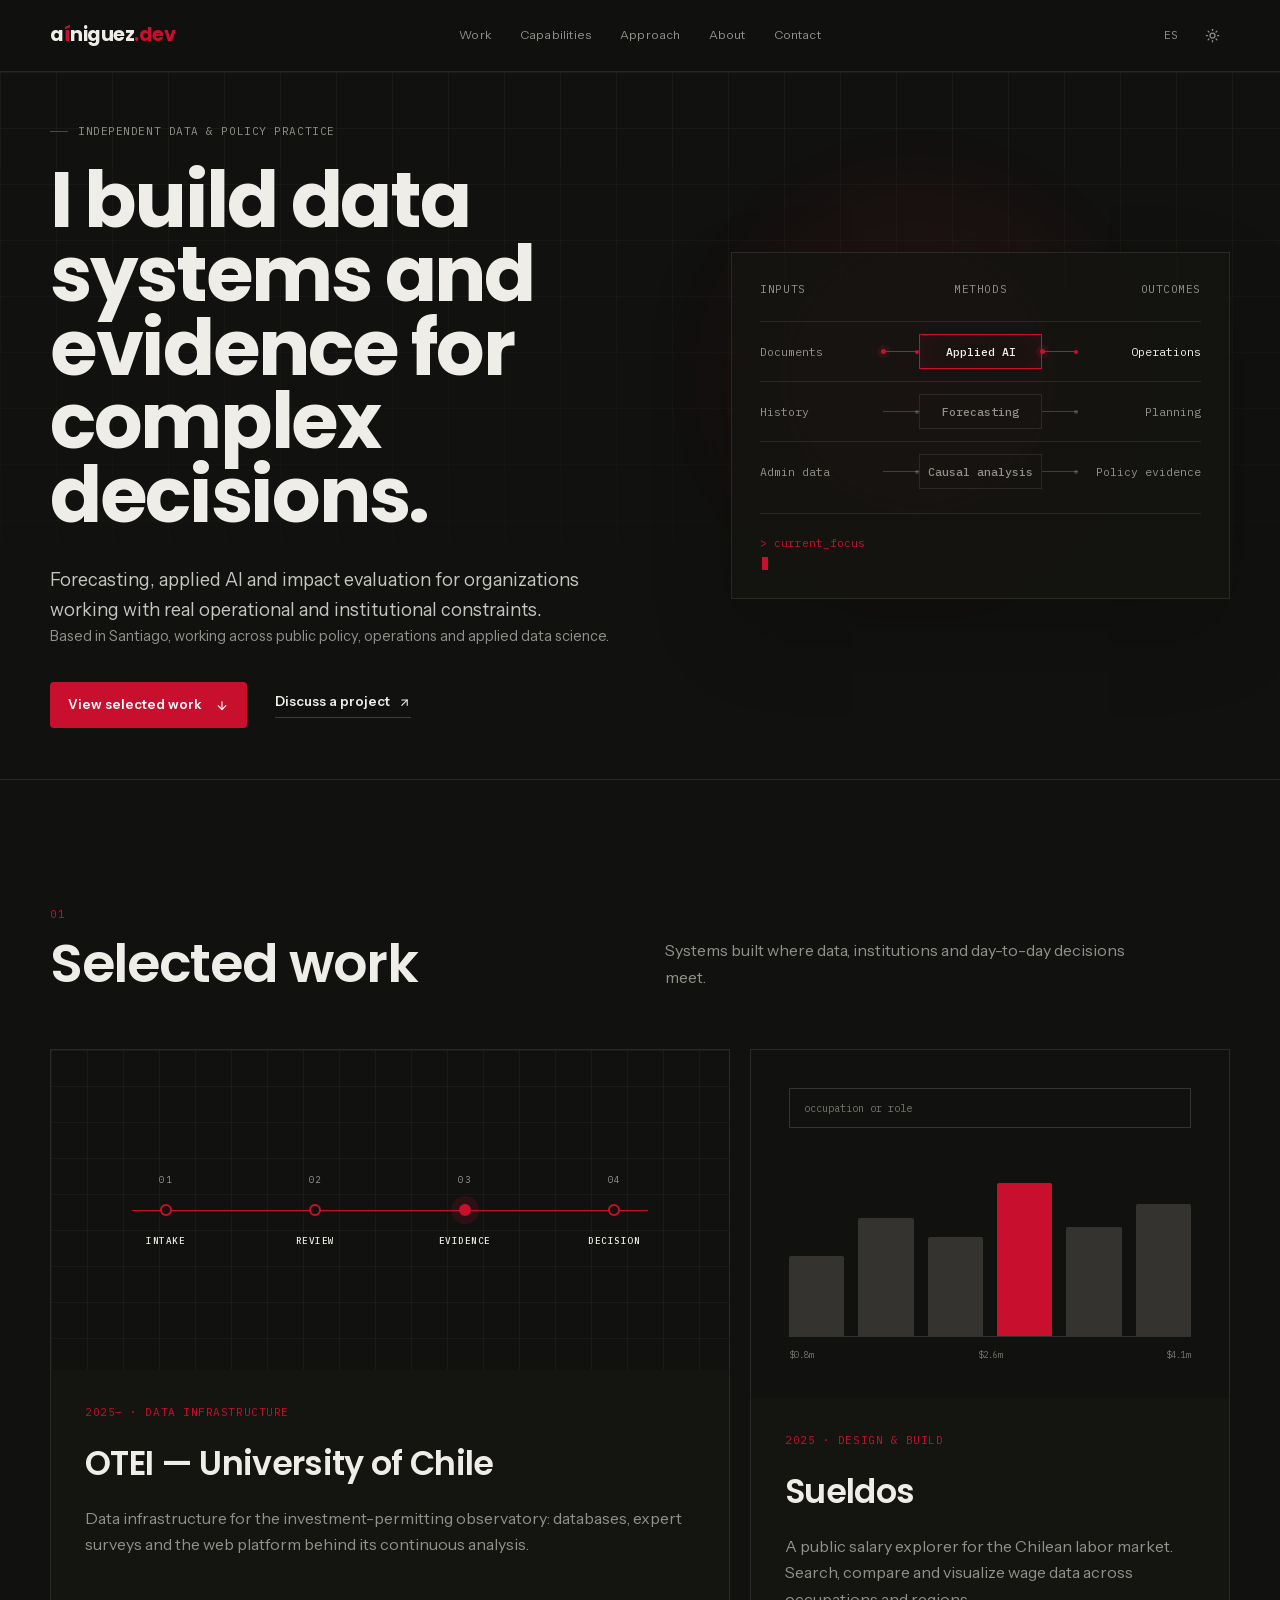
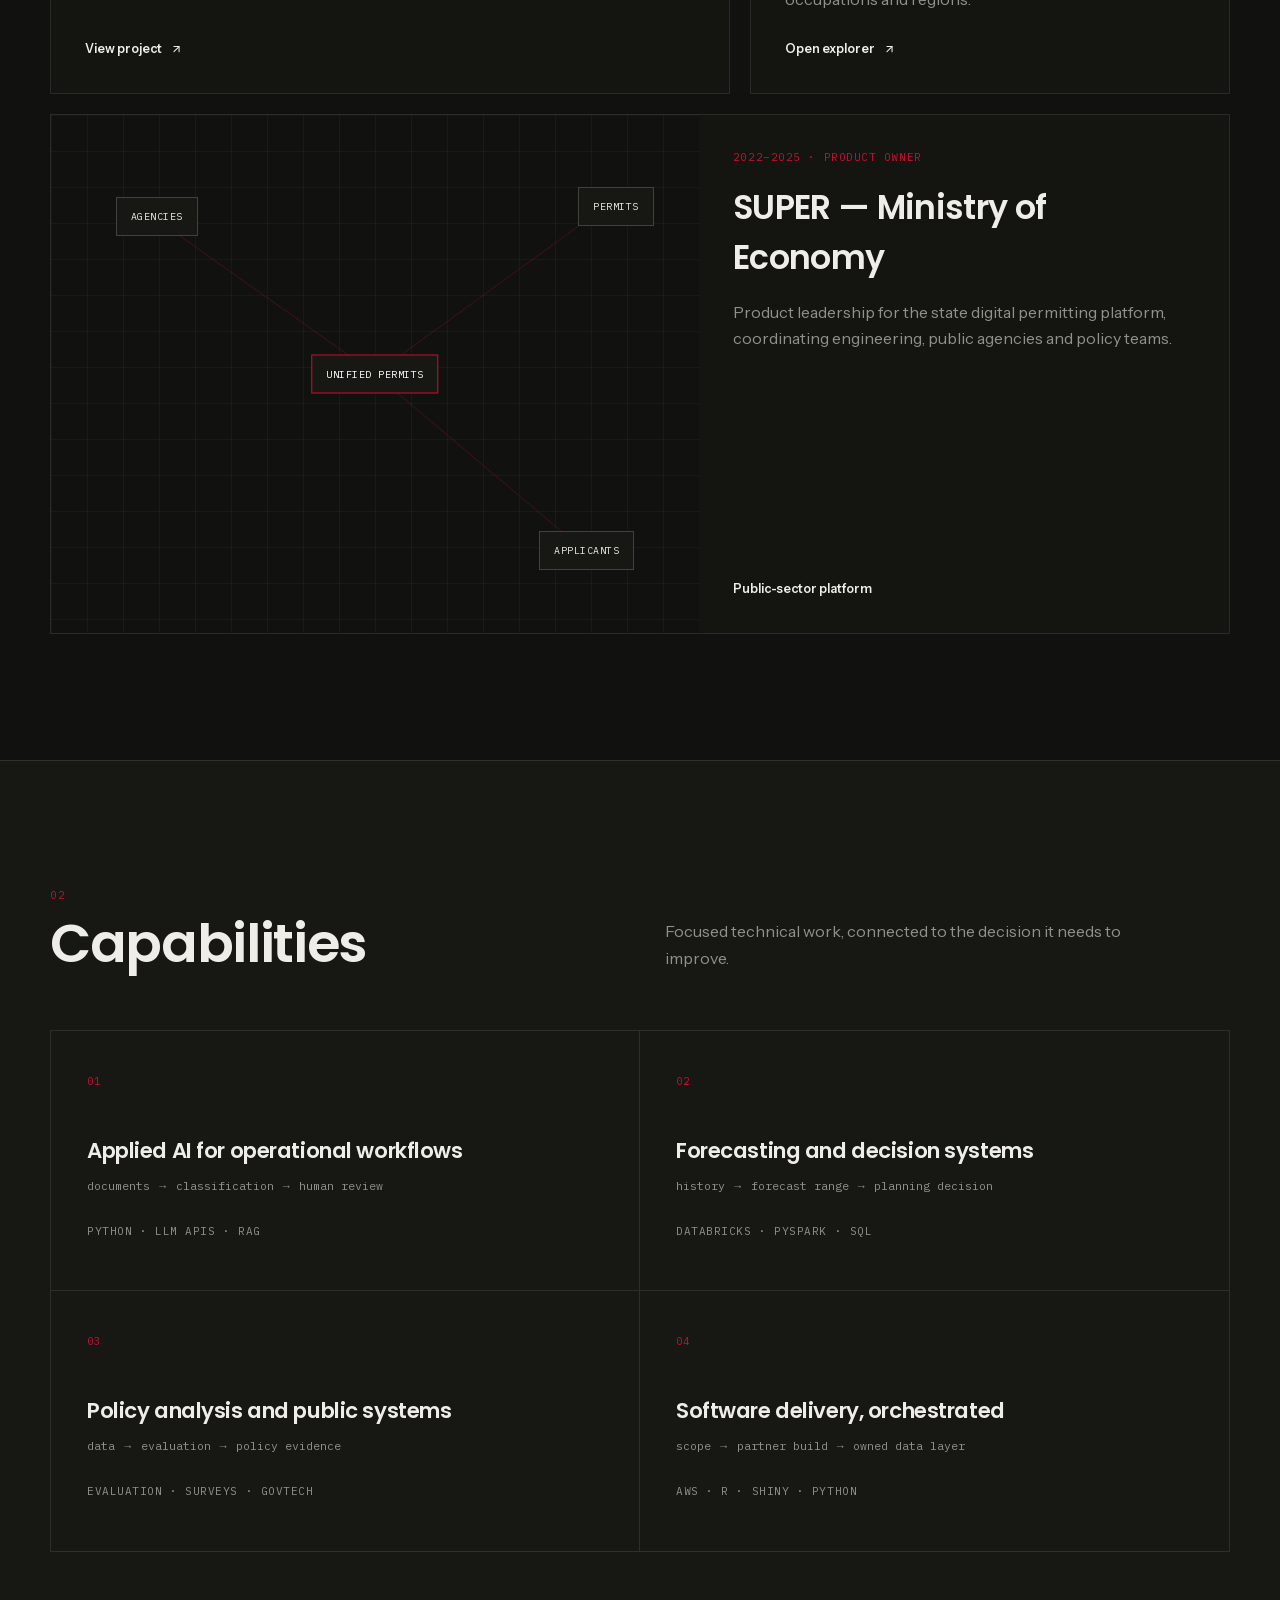
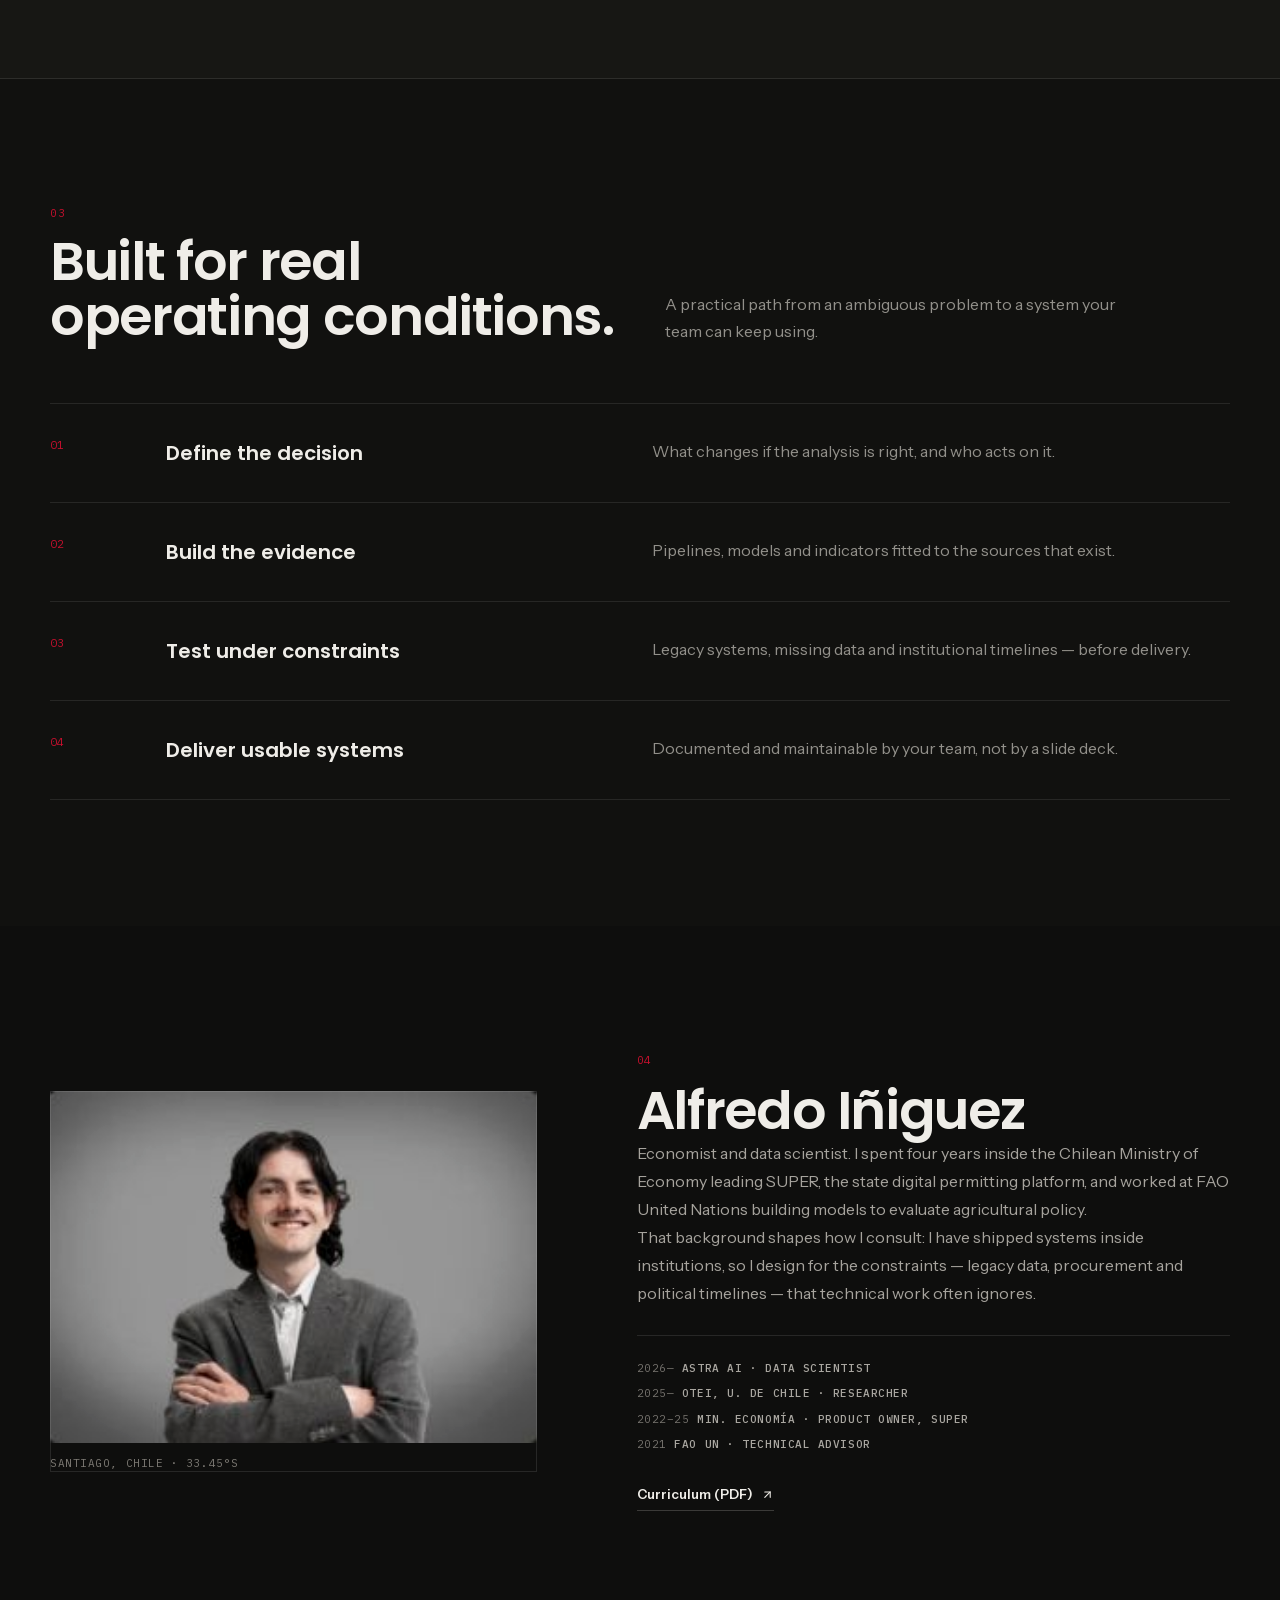
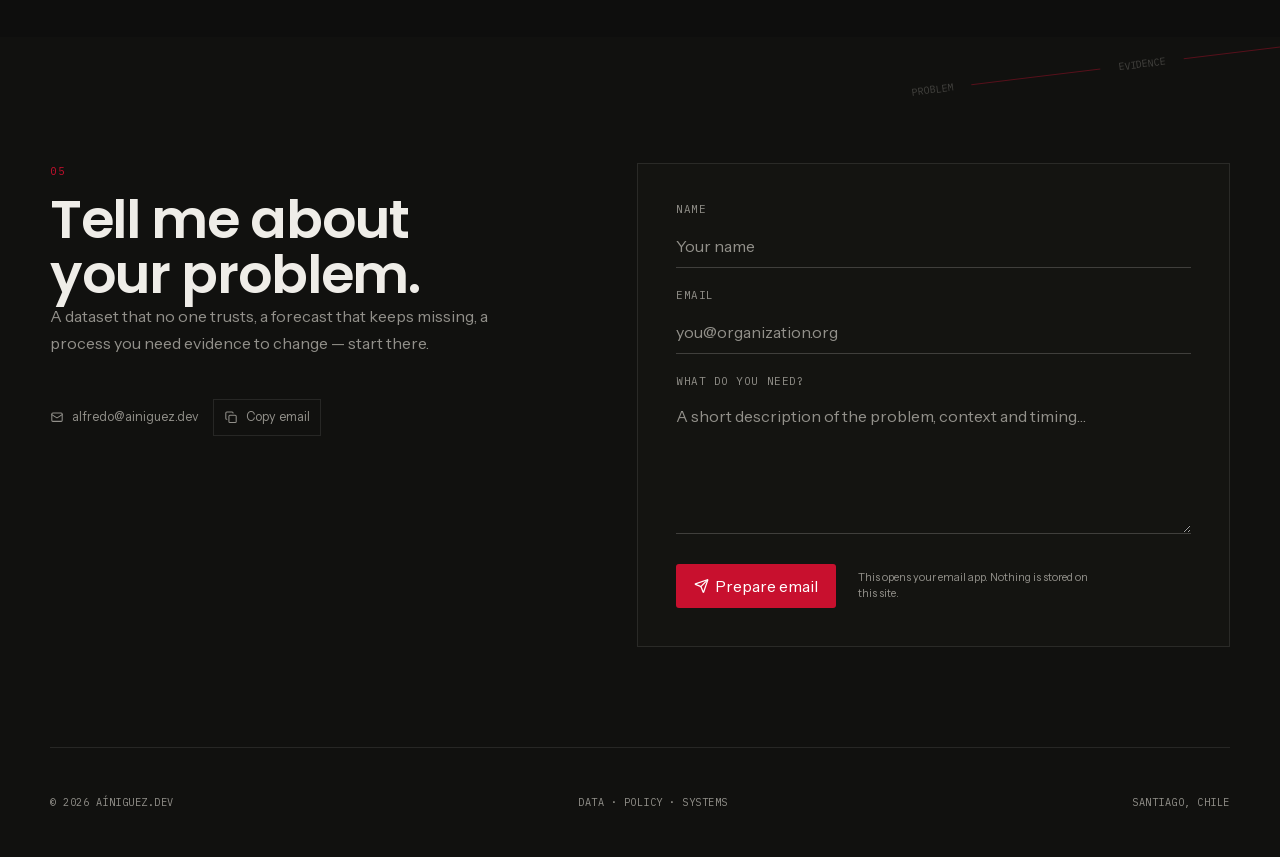
==== docs/index.html @ 47d6926a "Add files via upload" ====
<!DOCTYPE html><html lang="en" data-theme="dark"><head><meta charSet="utf-8"/><meta name="viewport" content="width=device-width, initial-scale=1"/><link rel="stylesheet" href="/_next/static/css/index.C3JjfVvT.css" data-rsc-css-href="/_next/static/css/index.C3JjfVvT.css" data-precedence="vite-rsc/importer-resources"/><link rel="modulepreload" fetchPriority="low" href="/_next/static/chunks/index-DIOdy8yX.js"/><script src="/_next/static/chunks/rolldown-runtime-C60lm6uB.js" type="module" async=""></script><script src="/_next/static/chunks/framework-D_rUT4EX.js" type="module" async=""></script><link rel="modulepreload" href="/_next/static/chunks/layout-segment-context-DqeCNX8h.js" crossorigin=""/><link rel="modulepreload" href="/_next/static/chunks/page-BLh70Hi0.js" crossorigin=""/><title>Alfredo Iñiguez — Data, policy &amp; systems</title><meta name="description" content="Forecasting, applied AI and impact evaluation for organizations working with real operational and institutional constraints."/><meta name="author" content="Alfredo Iñiguez"/><link rel="author" href="https://ainiguez.dev"/><meta name="creator" content="Alfredo Iñiguez"/><meta name="robots" content="index, follow"/><meta name="googlebot" content="index, follow, max-image-preview:large, max-snippet:-1"/><meta property="og:title" content="Alfredo Iñiguez — Data, policy &amp; systems"/><meta property="og:description" content="Evidence and data systems for complex decisions."/><meta property="og:url" content="https://ainiguez.dev"/><meta property="og:site_name" content="aíniguez.dev"/><meta property="og:type" content="website"/><meta property="og:locale" content="en_US"/><meta property="og:image" content="https://ainiguez.dev/og.png"/><meta property="og:image:width" content="1200"/><meta property="og:image:height" content="630"/><meta property="og:image:alt" content="aíniguez.dev — data, policy and systems"/><meta name="twitter:card" content="summary_large_image"/><meta name="twitter:title" content="Alfredo Iñiguez — Data, policy &amp; systems"/><meta name="twitter:description" content="Evidence and data systems for complex decisions."/><meta name="twitter:image" content="https://ainiguez.dev/og.png"/><link rel="canonical" href="https://ainiguez.dev"/><script>Object.assign(((self[Symbol.for("vinext.navigationRuntime")]??={bootstrap:{routeManifest:null},functions:{}}).bootstrap.rsc??={rsc:[]}),{params:{},nav:{"pathname":"/","searchParams":[]}})</script><link rel="modulepreload" href="/_next/static/chunks/index-DIOdy8yX.js" />
<link rel="preload" href="/_next/static/_vinext_fonts/poppins-253050b47345/poppins-2b08170a.woff2" as="font" type="font/woff2" crossorigin />
<link rel="preload" href="/_next/static/_vinext_fonts/poppins-253050b47345/poppins-4cd3c705.woff2" as="font" type="font/woff2" crossorigin />
<link rel="preload" href="/_next/static/_vinext_fonts/instrument-sans-d4b788372a79/instrument-sans-e190a634.woff2" as="font" type="font/woff2" crossorigin />
<link rel="preload" href="/_next/static/_vinext_fonts/ibm-plex-mono-249675d2ada6/ibm-plex-mono-d7731959.woff2" as="font" type="font/woff2" crossorigin />
<link rel="preload" href="/_next/static/_vinext_fonts/ibm-plex-mono-249675d2ada6/ibm-plex-mono-8d0aead6.woff2" as="font" type="font/woff2" crossorigin />
<style data-vinext-fonts>/* devanagari */
@font-face {
  font-family: 'Poppins';
  font-style: normal;
  font-weight: 600;
  font-display: swap;
  src: url(/_next/static/_vinext_fonts/poppins-253050b47345/poppins-05a407a2.woff2) format('woff2');
  unicode-range: U+0900-097F, U+1CD0-1CF9, U+200C-200D, U+20A8, U+20B9, U+20F0, U+25CC, U+A830-A839, U+A8E0-A8FF, U+11B00-11B09;
}
/* latin-ext */
@font-face {
  font-family: 'Poppins';
  font-style: normal;
  font-weight: 600;
  font-display: swap;
  src: url(/_next/static/_vinext_fonts/poppins-253050b47345/poppins-41bcef72.woff2) format('woff2');
  unicode-range: U+0100-02BA, U+02BD-02C5, U+02C7-02CC, U+02CE-02D7, U+02DD-02FF, U+0304, U+0308, U+0329, U+1D00-1DBF, U+1E00-1E9F, U+1EF2-1EFF, U+2020, U+20A0-20AB, U+20AD-20C0, U+2113, U+2C60-2C7F, U+A720-A7FF;
}
/* latin */
@font-face {
  font-family: 'Poppins';
  font-style: normal;
  font-weight: 600;
  font-display: swap;
  src: url(/_next/static/_vinext_fonts/poppins-253050b47345/poppins-2b08170a.woff2) format('woff2');
  unicode-range: U+0000-00FF, U+0131, U+0152-0153, U+02BB-02BC, U+02C6, U+02DA, U+02DC, U+0304, U+0308, U+0329, U+2000-206F, U+20AC, U+2122, U+2191, U+2193, U+2212, U+2215, U+FEFF, U+FFFD;
}
/* devanagari */
@font-face {
  font-family: 'Poppins';
  font-style: normal;
  font-weight: 700;
  font-display: swap;
  src: url(/_next/static/_vinext_fonts/poppins-253050b47345/poppins-377a7193.woff2) format('woff2');
  unicode-range: U+0900-097F, U+1CD0-1CF9, U+200C-200D, U+20A8, U+20B9, U+20F0, U+25CC, U+A830-A839, U+A8E0-A8FF, U+11B00-11B09;
}
/* latin-ext */
@font-face {
  font-family: 'Poppins';
  font-style: normal;
  font-weight: 700;
  font-display: swap;
  src: url(/_next/static/_vinext_fonts/poppins-253050b47345/poppins-9d552f73.woff2) format('woff2');
  unicode-range: U+0100-02BA, U+02BD-02C5, U+02C7-02CC, U+02CE-02D7, U+02DD-02FF, U+0304, U+0308, U+0329, U+1D00-1DBF, U+1E00-1E9F, U+1EF2-1EFF, U+2020, U+20A0-20AB, U+20AD-20C0, U+2113, U+2C60-2C7F, U+A720-A7FF;
}
/* latin */
@font-face {
  font-family: 'Poppins';
  font-style: normal;
  font-weight: 700;
  font-display: swap;
  src: url(/_next/static/_vinext_fonts/poppins-253050b47345/poppins-4cd3c705.woff2) format('woff2');
  unicode-range: U+0000-00FF, U+0131, U+0152-0153, U+02BB-02BC, U+02C6, U+02DA, U+02DC, U+0304, U+0308, U+0329, U+2000-206F, U+20AC, U+2122, U+2191, U+2193, U+2212, U+2215, U+FEFF, U+FFFD;
}

@font-face {
  font-family: 'Poppins Fallback';
  src: local("Arial");
  ascent-override: 93.62%;
  descent-override: 31.21%;
  line-gap-override: 8.92%;
  size-adjust: 112.16%;
}

.__font_poppins_07ooiwq { font-family: 'Poppins', 'Poppins Fallback'; font-style: normal; }

.__variable_poppins_07ooiwq { --font-poppins: 'Poppins', 'Poppins Fallback'; }

/* latin-ext */
@font-face {
  font-family: 'Instrument Sans';
  font-style: normal;
  font-weight: 400;
  font-stretch: 100%;
  font-display: swap;
  src: url(/_next/static/_vinext_fonts/instrument-sans-d4b788372a79/instrument-sans-416253b0.woff2) format('woff2');
  unicode-range: U+0100-02BA, U+02BD-02C5, U+02C7-02CC, U+02CE-02D7, U+02DD-02FF, U+0304, U+0308, U+0329, U+1D00-1DBF, U+1E00-1E9F, U+1EF2-1EFF, U+2020, U+20A0-20AB, U+20AD-20C0, U+2113, U+2C60-2C7F, U+A720-A7FF;
}
/* latin */
@font-face {
  font-family: 'Instrument Sans';
  font-style: normal;
  font-weight: 400;
  font-stretch: 100%;
  font-display: swap;
  src: url(/_next/static/_vinext_fonts/instrument-sans-d4b788372a79/instrument-sans-e190a634.woff2) format('woff2');
  unicode-range: U+0000-00FF, U+0131, U+0152-0153, U+02BB-02BC, U+02C6, U+02DA, U+02DC, U+0304, U+0308, U+0329, U+2000-206F, U+20AC, U+2122, U+2191, U+2193, U+2212, U+2215, U+FEFF, U+FFFD;
}
/* latin-ext */
@font-face {
  font-family: 'Instrument Sans';
  font-style: normal;
  font-weight: 500;
  font-stretch: 100%;
  font-display: swap;
  src: url(/_next/static/_vinext_fonts/instrument-sans-d4b788372a79/instrument-sans-416253b0.woff2) format('woff2');
  unicode-range: U+0100-02BA, U+02BD-02C5, U+02C7-02CC, U+02CE-02D7, U+02DD-02FF, U+0304, U+0308, U+0329, U+1D00-1DBF, U+1E00-1E9F, U+1EF2-1EFF, U+2020, U+20A0-20AB, U+20AD-20C0, U+2113, U+2C60-2C7F, U+A720-A7FF;
}
/* latin */
@font-face {
  font-family: 'Instrument Sans';
  font-style: normal;
  font-weight: 500;
  font-stretch: 100%;
  font-display: swap;
  src: url(/_next/static/_vinext_fonts/instrument-sans-d4b788372a79/instrument-sans-e190a634.woff2) format('woff2');
  unicode-range: U+0000-00FF, U+0131, U+0152-0153, U+02BB-02BC, U+02C6, U+02DA, U+02DC, U+0304, U+0308, U+0329, U+2000-206F, U+20AC, U+2122, U+2191, U+2193, U+2212, U+2215, U+FEFF, U+FFFD;
}
/* latin-ext */
@font-face {
  font-family: 'Instrument Sans';
  font-style: normal;
  font-weight: 600;
  font-stretch: 100%;
  font-display: swap;
  src: url(/_next/static/_vinext_fonts/instrument-sans-d4b788372a79/instrument-sans-416253b0.woff2) format('woff2');
  unicode-range: U+0100-02BA, U+02BD-02C5, U+02C7-02CC, U+02CE-02D7, U+02DD-02FF, U+0304, U+0308, U+0329, U+1D00-1DBF, U+1E00-1E9F, U+1EF2-1EFF, U+2020, U+20A0-20AB, U+20AD-20C0, U+2113, U+2C60-2C7F, U+A720-A7FF;
}
/* latin */
@font-face {
  font-family: 'Instrument Sans';
  font-style: normal;
  font-weight: 600;
  font-stretch: 100%;
  font-display: swap;
  src: url(/_next/static/_vinext_fonts/instrument-sans-d4b788372a79/instrument-sans-e190a634.woff2) format('woff2');
  unicode-range: U+0000-00FF, U+0131, U+0152-0153, U+02BB-02BC, U+02C6, U+02DA, U+02DC, U+0304, U+0308, U+0329, U+2000-206F, U+20AC, U+2122, U+2191, U+2193, U+2212, U+2215, U+FEFF, U+FFFD;
}

@font-face {
  font-family: 'Instrument Sans Fallback';
  src: local("Arial");
  ascent-override: 94.42%;
  descent-override: 24.33%;
  line-gap-override: 0.00%;
  size-adjust: 102.74%;
}

.__font_instrument_sans_0fgkihu { font-family: 'Instrument Sans', 'Instrument Sans Fallback'; font-style: normal; }

.__variable_instrument_sans_0fgkihu { --font-instrument-sans: 'Instrument Sans', 'Instrument Sans Fallback'; }

/* cyrillic-ext */
@font-face {
  font-family: 'IBM Plex Mono';
  font-style: normal;
  font-weight: 400;
  font-display: swap;
  src: url(/_next/static/_vinext_fonts/ibm-plex-mono-249675d2ada6/ibm-plex-mono-3a6be21f.woff2) format('woff2');
  unicode-range: U+0460-052F, U+1C80-1C8A, U+20B4, U+2DE0-2DFF, U+A640-A69F, U+FE2E-FE2F;
}
/* cyrillic */
@font-face {
  font-family: 'IBM Plex Mono';
  font-style: normal;
  font-weight: 400;
  font-display: swap;
  src: url(/_next/static/_vinext_fonts/ibm-plex-mono-249675d2ada6/ibm-plex-mono-c969eaac.woff2) format('woff2');
  unicode-range: U+0301, U+0400-045F, U+0490-0491, U+04B0-04B1, U+2116;
}
/* vietnamese */
@font-face {
  font-family: 'IBM Plex Mono';
  font-style: normal;
  font-weight: 400;
  font-display: swap;
  src: url(/_next/static/_vinext_fonts/ibm-plex-mono-249675d2ada6/ibm-plex-mono-ef6e627b.woff2) format('woff2');
  unicode-range: U+0102-0103, U+0110-0111, U+0128-0129, U+0168-0169, U+01A0-01A1, U+01AF-01B0, U+0300-0301, U+0303-0304, U+0308-0309, U+0323, U+0329, U+1EA0-1EF9, U+20AB;
}
/* latin-ext */
@font-face {
  font-family: 'IBM Plex Mono';
  font-style: normal;
  font-weight: 400;
  font-display: swap;
  src: url(/_next/static/_vinext_fonts/ibm-plex-mono-249675d2ada6/ibm-plex-mono-9994c10a.woff2) format('woff2');
  unicode-range: U+0100-02BA, U+02BD-02C5, U+02C7-02CC, U+02CE-02D7, U+02DD-02FF, U+0304, U+0308, U+0329, U+1D00-1DBF, U+1E00-1E9F, U+1EF2-1EFF, U+2020, U+20A0-20AB, U+20AD-20C0, U+2113, U+2C60-2C7F, U+A720-A7FF;
}
/* latin */
@font-face {
  font-family: 'IBM Plex Mono';
  font-style: normal;
  font-weight: 400;
  font-display: swap;
  src: url(/_next/static/_vinext_fonts/ibm-plex-mono-249675d2ada6/ibm-plex-mono-d7731959.woff2) format('woff2');
  unicode-range: U+0000-00FF, U+0131, U+0152-0153, U+02BB-02BC, U+02C6, U+02DA, U+02DC, U+0304, U+0308, U+0329, U+2000-206F, U+20AC, U+2122, U+2191, U+2193, U+2212, U+2215, U+FEFF, U+FFFD;
}
/* cyrillic-ext */
@font-face {
  font-family: 'IBM Plex Mono';
  font-style: normal;
  font-weight: 500;
  font-display: swap;
  src: url(/_next/static/_vinext_fonts/ibm-plex-mono-249675d2ada6/ibm-plex-mono-1321c702.woff2) format('woff2');
  unicode-range: U+0460-052F, U+1C80-1C8A, U+20B4, U+2DE0-2DFF, U+A640-A69F, U+FE2E-FE2F;
}
/* cyrillic */
@font-face {
  font-family: 'IBM Plex Mono';
  font-style: normal;
  font-weight: 500;
  font-display: swap;
  src: url(/_next/static/_vinext_fonts/ibm-plex-mono-249675d2ada6/ibm-plex-mono-b98a4523.woff2) format('woff2');
  unicode-range: U+0301, U+0400-045F, U+0490-0491, U+04B0-04B1, U+2116;
}
/* vietnamese */
@font-face {
  font-family: 'IBM Plex Mono';
  font-style: normal;
  font-weight: 500;
  font-display: swap;
  src: url(/_next/static/_vinext_fonts/ibm-plex-mono-249675d2ada6/ibm-plex-mono-d9a6454f.woff2) format('woff2');
  unicode-range: U+0102-0103, U+0110-0111, U+0128-0129, U+0168-0169, U+01A0-01A1, U+01AF-01B0, U+0300-0301, U+0303-0304, U+0308-0309, U+0323, U+0329, U+1EA0-1EF9, U+20AB;
}
/* latin-ext */
@font-face {
  font-family: 'IBM Plex Mono';
  font-style: normal;
  font-weight: 500;
  font-display: swap;
  src: url(/_next/static/_vinext_fonts/ibm-plex-mono-249675d2ada6/ibm-plex-mono-60d1ee22.woff2) format('woff2');
  unicode-range: U+0100-02BA, U+02BD-02C5, U+02C7-02CC, U+02CE-02D7, U+02DD-02FF, U+0304, U+0308, U+0329, U+1D00-1DBF, U+1E00-1E9F, U+1EF2-1EFF, U+2020, U+20A0-20AB, U+20AD-20C0, U+2113, U+2C60-2C7F, U+A720-A7FF;
}
/* latin */
@font-face {
  font-family: 'IBM Plex Mono';
  font-style: normal;
  font-weight: 500;
  font-display: swap;
  src: url(/_next/static/_vinext_fonts/ibm-plex-mono-249675d2ada6/ibm-plex-mono-8d0aead6.woff2) format('woff2');
  unicode-range: U+0000-00FF, U+0131, U+0152-0153, U+02BB-02BC, U+02C6, U+02DA, U+02DC, U+0304, U+0308, U+0329, U+2000-206F, U+20AC, U+2122, U+2191, U+2193, U+2212, U+2215, U+FEFF, U+FFFD;
}

@font-face {
  font-family: 'IBM Plex Mono Fallback';
  src: local("Arial");
  ascent-override: 76.16%;
  descent-override: 20.43%;
  line-gap-override: 0.00%;
  size-adjust: 134.59%;
}

.__font_ibm_plex_mono_1jejhhk { font-family: 'IBM Plex Mono', 'IBM Plex Mono Fallback'; font-style: normal; }

.__variable_ibm_plex_mono_1jejhhk { --font-ibm-plex-mono: 'IBM Plex Mono', 'IBM Plex Mono Fallback'; }
</style>
</head><body class="__variable_poppins_07ooiwq __variable_instrument_sans_0fgkihu __variable_ibm_plex_mono_1jejhhk antialiased"><script type="application/ld+json">{"@context":"https://schema.org","@type":["Person","ProfessionalService"],"name":"Alfredo Iñiguez","url":"https://ainiguez.dev","image":"https://ainiguez.dev/alfredo-iniguez.png","email":"mailto:alfredo@ainiguez.dev","jobTitle":"Data Scientist and Economist","description":"Independent data and policy consultant specializing in forecasting, applied AI, impact evaluation and public-sector systems.","areaServed":"Chile","address":{"@type":"PostalAddress","addressLocality":"Santiago","addressCountry":"CL"},"knowsAbout":["Data science","Forecasting","Applied artificial intelligence","Impact evaluation","Public policy","Digital government"]}</script><main><header class="site-header"><a class="wordmark" href="#top" aria-label="aíniguez.dev home">a<span>í</span>niguez<span>.dev</span></a><nav aria-label="Primary navigation"><a href="#projects">Work</a><a href="#services">Capabilities</a><a href="#approach">Approach</a><a href="#about">About</a><a href="#contact">Contact</a></nav><div class="header-actions"><button class="text-toggle" type="button" aria-label="Cambiar a español">ES</button><button class="icon-toggle" type="button" aria-label="Use light theme"><svg xmlns="http://www.w3.org/2000/svg" width="24" height="24" viewBox="0 0 24 24" fill="none" stroke="currentColor" stroke-width="2" stroke-linecap="round" stroke-linejoin="round" class="lucide lucide-sun" aria-hidden="true"><circle cx="12" cy="12" r="4"></circle><path d="M12 2v2"></path><path d="M12 20v2"></path><path d="m4.93 4.93 1.41 1.41"></path><path d="m17.66 17.66 1.41 1.41"></path><path d="M2 12h2"></path><path d="M20 12h2"></path><path d="m6.34 17.66-1.41 1.41"></path><path d="m19.07 4.93-1.41 1.41"></path></svg></button><button class="menu-toggle" type="button" aria-expanded="false" aria-label="Toggle menu"><svg xmlns="http://www.w3.org/2000/svg" width="24" height="24" viewBox="0 0 24 24" fill="none" stroke="currentColor" stroke-width="2" stroke-linecap="round" stroke-linejoin="round" class="lucide lucide-menu" aria-hidden="true"><path d="M4 5h16"></path><path d="M4 12h16"></path><path d="M4 19h16"></path></svg></button></div></header><section class="hero" id="top"><div class="hero-grid" aria-hidden="true"></div><div class="shell hero-layout"><div class="hero-copy"><p class="eyebrow"><span></span>Independent data &amp; policy practice</p><h1>I build data systems and evidence for complex decisions.</h1><p class="hero-body">Forecasting, applied AI and impact evaluation for organizations working with real operational and institutional constraints.</p><p class="hero-support">Based in Santiago, working across public policy, operations and applied data science.</p><div class="hero-actions"><a class="button-primary" href="#projects">View selected work<svg xmlns="http://www.w3.org/2000/svg" width="24" height="24" viewBox="0 0 24 24" fill="none" stroke="currentColor" stroke-width="2" stroke-linecap="round" stroke-linejoin="round" class="lucide lucide-arrow-down" aria-hidden="true"><path d="M12 5v14"></path><path d="m19 12-7 7-7-7"></path></svg></a><a class="button-link" href="#contact">Discuss a project<svg xmlns="http://www.w3.org/2000/svg" width="24" height="24" viewBox="0 0 24 24" fill="none" stroke="currentColor" stroke-width="2" stroke-linecap="round" stroke-linejoin="round" class="lucide lucide-arrow-up-right" aria-hidden="true"><path d="M7 7h10v10"></path><path d="M7 17 17 7"></path></svg></a></div></div><div class="decision-map" role="img" aria-label="Documents and operational data become better decisions through applied methods"><div aria-hidden="true"><div class="map-labels"><span>Inputs</span><span>Methods</span><span>Outcomes</span></div><div class="map-row is-active"><span>Documents</span><i></i><b>Applied AI</b><i></i><span>Operations</span></div><div class="map-row"><span>History</span><i></i><b>Forecasting</b><i></i><span>Planning</span></div><div class="map-row"><span>Admin data</span><i></i><b>Causal analysis</b><i></i><span>Policy evidence</span></div><div class="terminal"><span>&gt; current_focus</span><div class="terminal-line"><b></b><i></i></div></div></div></div></div></section><section class="section shell" id="projects"><div class="section-heading"><div><p class="section-number">01</p><h2>Selected work</h2></div><p>Systems built where data, institutions and day-to-day decisions meet.</p></div><div class="projects-grid"><a class="project-card project-otei" href="https://lcc.fen.uchile.cl/observatorio-tramitacion-evaluacion-inversiones-otei/" target="_blank" rel="noreferrer"><div class="project-visual visual-otei" aria-hidden="true"><div class="stage-line"></div><div class="stage"><span>01</span><i></i><b>Intake</b></div><div class="stage"><span>02</span><i></i><b>Review</b></div><div class="stage"><span>03</span><i></i><b>Evidence</b></div><div class="stage"><span>04</span><i></i><b>Decision</b></div></div><div class="project-copy"><p class="project-meta">2025—<!-- --> · <!-- -->Data infrastructure</p><h3>OTEI — University of Chile</h3><p>Data infrastructure for the investment-permitting observatory: databases, expert surveys and the web platform behind its continuous analysis.</p><span class="project-link">View project<svg xmlns="http://www.w3.org/2000/svg" width="24" height="24" viewBox="0 0 24 24" fill="none" stroke="currentColor" stroke-width="2" stroke-linecap="round" stroke-linejoin="round" class="lucide lucide-arrow-up-right" aria-hidden="true"><path d="M7 7h10v10"></path><path d="M7 17 17 7"></path></svg></span></div></a><a class="project-card project-sueldos" href="https://sueldos.ainiguez.dev" target="_blank" rel="noreferrer"><div class="project-visual visual-sueldos" aria-hidden="true"><div class="search-shell">occupation or role</div><div class="salary-bars"><i style="height:46%" class=""></i><i style="height:68%" class=""></i><i style="height:57%" class=""></i><i style="height:88%" class="hot"></i><i style="height:63%" class=""></i><i style="height:76%" class=""></i></div><div class="salary-scale"><span>$0.8m</span><span>$2.6m</span><span>$4.1m</span></div></div><div class="project-copy"><p class="project-meta">2025<!-- --> · <!-- -->Design &amp; build</p><h3>Sueldos</h3><p>A public salary explorer for the Chilean labor market. Search, compare and visualize wage data across occupations and regions.</p><span class="project-link">Open explorer<svg xmlns="http://www.w3.org/2000/svg" width="24" height="24" viewBox="0 0 24 24" fill="none" stroke="currentColor" stroke-width="2" stroke-linecap="round" stroke-linejoin="round" class="lucide lucide-arrow-up-right" aria-hidden="true"><path d="M7 7h10v10"></path><path d="M7 17 17 7"></path></svg></span></div></a><article class="project-card project-super"><div class="project-visual visual-super" aria-hidden="true"><div class="super-core">Unified permits</div><div class="super-node node-1">Agencies</div><div class="super-node node-2">Permits</div><div class="super-node node-3">Applicants</div><svg viewBox="0 0 100 60" preserveAspectRatio="none"><path d="M18 13 L50 30 L83 12 M50 30 L80 49"></path></svg></div><div class="project-copy"><p class="project-meta">2022–2025<!-- --> · <!-- -->Product owner</p><h3>SUPER — Ministry of Economy</h3><p>Product leadership for the state digital permitting platform, coordinating engineering, public agencies and policy teams.</p><span class="project-link">Public-sector platform</span></div></article></div></section><section class="section section-tint" id="services"><div class="shell"><div class="section-heading"><div><p class="section-number">02</p><h2>Capabilities</h2></div><p>Focused technical work, connected to the decision it needs to improve.</p></div><div class="capability-grid"><article class="capability"><span class="cap-index">0<!-- -->1</span><h3>Applied AI for operational workflows</h3><p>Documents → classification → human review</p><small>PYTHON · LLM APIS · RAG</small></article><article class="capability"><span class="cap-index">0<!-- -->2</span><h3>Forecasting and decision systems</h3><p>History → forecast range → planning decision</p><small>DATABRICKS · PYSPARK · SQL</small></article><article class="capability"><span class="cap-index">0<!-- -->3</span><h3>Policy analysis and public systems</h3><p>Data → evaluation → policy evidence</p><small>EVALUATION · SURVEYS · GOVTECH</small></article><article class="capability"><span class="cap-index">0<!-- -->4</span><h3>Software delivery, orchestrated</h3><p>Scope → partner build → owned data layer</p><small>AWS · R · SHINY · PYTHON</small></article></div></div></section><section class="section shell" id="approach"><div class="section-heading"><div><p class="section-number">03</p><h2>Built for real operating conditions.</h2></div><p>A practical path from an ambiguous problem to a system your team can keep using.</p></div><ol class="steps"><li><span>0<!-- -->1</span><div><h3>Define the decision</h3><p>What changes if the analysis is right, and who acts on it.</p></div></li><li><span>0<!-- -->2</span><div><h3>Build the evidence</h3><p>Pipelines, models and indicators fitted to the sources that exist.</p></div></li><li><span>0<!-- -->3</span><div><h3>Test under constraints</h3><p>Legacy systems, missing data and institutional timelines — before delivery.</p></div></li><li><span>0<!-- -->4</span><div><h3>Deliver usable systems</h3><p>Documented and maintainable by your team, not by a slide deck.</p></div></li></ol></section><section class="section about-section" id="about"><div class="shell about-grid"><div class="portrait-wrap"><img src="/alfredo-iniguez.png" alt="Alfredo Iñiguez"/><span class="portrait-caption">Santiago, Chile · 33.45°S</span></div><div class="about-copy"><p class="section-number">04</p><h2>Alfredo Iñiguez</h2><p>Economist and data scientist. I spent four years inside the Chilean Ministry of Economy leading SUPER, the state digital permitting platform, and worked at FAO United Nations building models to evaluate agricultural policy.</p><p>That background shapes how I consult: I have shipped systems inside institutions, so I design for the constraints — legacy data, procurement and political timelines — that technical work often ignores.</p><div class="timeline"><span>2026— <b>Astra AI · Data Scientist</b></span><span>2025— <b>OTEI, U. de Chile · Researcher</b></span><span>2022–25 <b>Min. Economía · Product Owner, SUPER</b></span><span>2021 <b>FAO UN · Technical Advisor</b></span></div><a class="button-link" href="https://ainiguez.dev/uploads/Ainiguez_cv_202604_DS_PO-2.pdf" target="_blank" rel="noreferrer">Curriculum (PDF)<svg xmlns="http://www.w3.org/2000/svg" width="24" height="24" viewBox="0 0 24 24" fill="none" stroke="currentColor" stroke-width="2" stroke-linecap="round" stroke-linejoin="round" class="lucide lucide-arrow-up-right" aria-hidden="true"><path d="M7 7h10v10"></path><path d="M7 17 17 7"></path></svg></a></div></div></section><section class="section contact-section" id="contact"><div class="contact-visual" aria-hidden="true"><span>problem</span><i></i><span>evidence</span><i></i><b>decision</b></div><div class="shell contact-grid"><div><p class="section-number">05</p><h2>Tell me about your problem.</h2><p class="contact-intro">A dataset that no one trusts, a forecast that keeps missing, a process you need evidence to change — start there.</p><div class="email-row"><a href="mailto:alfredo@ainiguez.dev"><svg xmlns="http://www.w3.org/2000/svg" width="24" height="24" viewBox="0 0 24 24" fill="none" stroke="currentColor" stroke-width="2" stroke-linecap="round" stroke-linejoin="round" class="lucide lucide-mail" aria-hidden="true"><path d="m22 7-8.991 5.727a2 2 0 0 1-2.009 0L2 7"></path><rect x="2" y="4" width="20" height="16" rx="2"></rect></svg>alfredo@ainiguez.dev</a><button type="button"><svg xmlns="http://www.w3.org/2000/svg" width="24" height="24" viewBox="0 0 24 24" fill="none" stroke="currentColor" stroke-width="2" stroke-linecap="round" stroke-linejoin="round" class="lucide lucide-copy" aria-hidden="true"><rect width="14" height="14" x="8" y="8" rx="2" ry="2"></rect><path d="M4 16c-1.1 0-2-.9-2-2V4c0-1.1.9-2 2-2h10c1.1 0 2 .9 2 2"></path></svg>Copy email</button></div></div><form class="contact-form" noValidate=""><input class="form-honeypot" type="text" tabindex="-1" autoComplete="off" aria-hidden="true" name="company"/><div data-slot="field-group" class="gap-5 data-[slot=checkbox-group]:gap-3 *:data-[slot=field-group]:gap-4 group/field-group @container/field-group flex w-full flex-col"><div role="group" data-slot="field" data-orientation="vertical" class="data-[invalid=true]:text-destructive gap-2 group/field flex w-full flex-col *:w-full [&amp;&gt;.sr-only]:w-auto" data-invalid="false"><label data-slot="field-label" class="items-center text-sm font-medium select-none group-data-[disabled=true]:pointer-events-none group-data-[disabled=true]:opacity-50 peer-disabled:cursor-not-allowed peer-disabled:opacity-50 has-data-checked:bg-primary/5 has-data-checked:border-primary/30 dark:has-data-checked:border-primary/20 dark:has-data-checked:bg-primary/10 gap-2 leading-snug group-data-[disabled=true]/field:opacity-50 has-[&gt;[data-slot=field]]:rounded-lg has-[&gt;[data-slot=field]]:border has-[&gt;[data-slot=field]]:not-has-[:disabled,[data-disabled]]:hover:bg-muted/50 has-[&gt;[data-slot=field]]:has-[:focus-visible]:border-ring has-[&gt;[data-slot=field]]:has-[:focus-visible]:ring-ring/50 has-[&gt;[data-slot=field]]:has-[:focus-visible]:ring-3 *:data-[slot=field]:p-2.5 group/field-label peer/field-label flex w-fit has-[&gt;[data-slot=field]]:w-full has-[&gt;[data-slot=field]]:flex-col" for="name">Name</label><input id="name" data-slot="input" autoComplete="name" placeholder="Your name" aria-invalid="false" class="h-8 w-full min-w-0 rounded-lg border border-input bg-transparent px-2.5 py-1 text-base transition-colors outline-none file:inline-flex file:h-6 file:border-0 file:bg-transparent file:text-sm file:font-medium file:text-foreground placeholder:text-muted-foreground focus-visible:border-ring focus-visible:ring-3 focus-visible:ring-ring/50 disabled:pointer-events-none disabled:cursor-not-allowed disabled:bg-input/50 disabled:opacity-50 aria-invalid:border-destructive aria-invalid:ring-3 aria-invalid:ring-destructive/20 md:text-sm dark:bg-input/30 dark:disabled:bg-input/80 dark:aria-invalid:border-destructive/50 dark:aria-invalid:ring-destructive/40" name="name"/></div><div role="group" data-slot="field" data-orientation="vertical" class="data-[invalid=true]:text-destructive gap-2 group/field flex w-full flex-col *:w-full [&amp;&gt;.sr-only]:w-auto" data-invalid="false"><label data-slot="field-label" class="items-center text-sm font-medium select-none group-data-[disabled=true]:pointer-events-none group-data-[disabled=true]:opacity-50 peer-disabled:cursor-not-allowed peer-disabled:opacity-50 has-data-checked:bg-primary/5 has-data-checked:border-primary/30 dark:has-data-checked:border-primary/20 dark:has-data-checked:bg-primary/10 gap-2 leading-snug group-data-[disabled=true]/field:opacity-50 has-[&gt;[data-slot=field]]:rounded-lg has-[&gt;[data-slot=field]]:border has-[&gt;[data-slot=field]]:not-has-[:disabled,[data-disabled]]:hover:bg-muted/50 has-[&gt;[data-slot=field]]:has-[:focus-visible]:border-ring has-[&gt;[data-slot=field]]:has-[:focus-visible]:ring-ring/50 has-[&gt;[data-slot=field]]:has-[:focus-visible]:ring-3 *:data-[slot=field]:p-2.5 group/field-label peer/field-label flex w-fit has-[&gt;[data-slot=field]]:w-full has-[&gt;[data-slot=field]]:flex-col" for="email">Email</label><input id="email" type="email" data-slot="input" autoComplete="email" placeholder="you@organization.org" aria-invalid="false" class="h-8 w-full min-w-0 rounded-lg border border-input bg-transparent px-2.5 py-1 text-base transition-colors outline-none file:inline-flex file:h-6 file:border-0 file:bg-transparent file:text-sm file:font-medium file:text-foreground placeholder:text-muted-foreground focus-visible:border-ring focus-visible:ring-3 focus-visible:ring-ring/50 disabled:pointer-events-none disabled:cursor-not-allowed disabled:bg-input/50 disabled:opacity-50 aria-invalid:border-destructive aria-invalid:ring-3 aria-invalid:ring-destructive/20 md:text-sm dark:bg-input/30 dark:disabled:bg-input/80 dark:aria-invalid:border-destructive/50 dark:aria-invalid:ring-destructive/40" name="email"/></div><div role="group" data-slot="field" data-orientation="vertical" class="data-[invalid=true]:text-destructive gap-2 group/field flex w-full flex-col *:w-full [&amp;&gt;.sr-only]:w-auto" data-invalid="false"><label data-slot="field-label" class="items-center text-sm font-medium select-none group-data-[disabled=true]:pointer-events-none group-data-[disabled=true]:opacity-50 peer-disabled:cursor-not-allowed peer-disabled:opacity-50 has-data-checked:bg-primary/5 has-data-checked:border-primary/30 dark:has-data-checked:border-primary/20 dark:has-data-checked:bg-primary/10 gap-2 leading-snug group-data-[disabled=true]/field:opacity-50 has-[&gt;[data-slot=field]]:rounded-lg has-[&gt;[data-slot=field]]:border has-[&gt;[data-slot=field]]:not-has-[:disabled,[data-disabled]]:hover:bg-muted/50 has-[&gt;[data-slot=field]]:has-[:focus-visible]:border-ring has-[&gt;[data-slot=field]]:has-[:focus-visible]:ring-ring/50 has-[&gt;[data-slot=field]]:has-[:focus-visible]:ring-3 *:data-[slot=field]:p-2.5 group/field-label peer/field-label flex w-fit has-[&gt;[data-slot=field]]:w-full has-[&gt;[data-slot=field]]:flex-col" for="message">What do you need?</label><textarea data-slot="textarea" class="flex field-sizing-content min-h-16 w-full rounded-lg border border-input bg-transparent px-2.5 py-2 text-base transition-colors outline-none placeholder:text-muted-foreground focus-visible:border-ring focus-visible:ring-3 focus-visible:ring-ring/50 disabled:cursor-not-allowed disabled:bg-input/50 disabled:opacity-50 aria-invalid:border-destructive aria-invalid:ring-3 aria-invalid:ring-destructive/20 md:text-sm dark:bg-input/30 dark:disabled:bg-input/80 dark:aria-invalid:border-destructive/50 dark:aria-invalid:ring-destructive/40" id="message" name="message" rows="6" placeholder="A short description of the problem, context and timing…" aria-invalid="false"></textarea></div></div><div class="form-footer"><button type="submit" tabindex="0" data-slot="button" class="group/button inline-flex shrink-0 items-center justify-center rounded-lg border border-transparent bg-clip-padding text-sm font-medium whitespace-nowrap transition-all outline-none select-none focus-visible:border-ring focus-visible:ring-3 focus-visible:ring-ring/50 active:not-aria-[haspopup]:translate-y-px disabled:pointer-events-none disabled:opacity-50 aria-invalid:border-destructive aria-invalid:ring-3 aria-invalid:ring-destructive/20 dark:aria-invalid:border-destructive/50 dark:aria-invalid:ring-destructive/40 [&amp;_svg]:pointer-events-none [&amp;_svg]:shrink-0 [&amp;_svg:not([class*=&#x27;size-&#x27;])]:size-4 bg-primary text-primary-foreground hover:bg-primary/80 h-9 gap-1.5 px-2.5 has-data-[icon=inline-end]:pr-2 has-data-[icon=inline-start]:pl-2 submit-button"><svg xmlns="http://www.w3.org/2000/svg" width="24" height="24" viewBox="0 0 24 24" fill="none" stroke="currentColor" stroke-width="2" stroke-linecap="round" stroke-linejoin="round" class="lucide lucide-send" aria-hidden="true"><path d="M14.536 21.686a.5.5 0 0 0 .937-.024l6.5-19a.496.496 0 0 0-.635-.635l-19 6.5a.5.5 0 0 0-.024.937l7.93 3.18a2 2 0 0 1 1.112 1.11z"></path><path d="m21.854 2.147-10.94 10.939"></path></svg>Prepare email</button><p>This opens your email app. Nothing is stored on this site.</p></div></form></div></section><footer class="site-footer shell"><span>© 2026 aíniguez.dev</span><span>Data · policy · systems</span><span>Santiago, Chile</span></footer></main><script type="module" src="/_next/static/chunks/index-DIOdy8yX.js" id="_R_" async=""></script><script>((self[Symbol.for("vinext.navigationRuntime")]??={bootstrap:{routeManifest:null},functions:{}}).bootstrap.rsc??={rsc:[]}).rsc.push("2:I[\"8c0f216c4604\",[],\"Children\",1]\n")</script><script>((self[Symbol.for("vinext.navigationRuntime")]??={bootstrap:{routeManifest:null},functions:{}}).bootstrap.rsc??={rsc:[]}).rsc.push("3:I[\"593f344dc510\",[],\"GlobalErrorBoundary\",1]\n")</script><script>((self[Symbol.for("vinext.navigationRuntime")]??={bootstrap:{routeManifest:null},functions:{}}).bootstrap.rsc??={rsc:[]}).rsc.push("4:I[\"0b874ad30386\",[],\"default\",1]\n")</script><script>((self[Symbol.for("vinext.navigationRuntime")]??={bootstrap:{routeManifest:null},functions:{}}).bootstrap.rsc??={rsc:[]}).rsc.push("5:I[\"593f344dc510\",[],\"ErrorBoundary\",1]\n")</script><script>((self[Symbol.for("vinext.navigationRuntime")]??={bootstrap:{routeManifest:null},functions:{}}).bootstrap.rsc??={rsc:[]}).rsc.push("6:I[\"15c18cfaeeff\",[],\"LayoutSegmentProvider\",1]\n")</script><script>((self[Symbol.for("vinext.navigationRuntime")]??={bootstrap:{routeManifest:null},functions:{}}).bootstrap.rsc??={rsc:[]}).rsc.push("7:I[\"8c0f216c4604\",[],\"Slot\",1]\n")</script><script>((self[Symbol.for("vinext.navigationRuntime")]??={bootstrap:{routeManifest:null},functions:{}}).bootstrap.rsc??={rsc:[]}).rsc.push("8:I[\"593f344dc510\",[],\"NotFoundBoundary\",1]\n")</script><script>((self[Symbol.for("vinext.navigationRuntime")]??={bootstrap:{routeManifest:null},functions:{}}).bootstrap.rsc??={rsc:[]}).rsc.push(":HL[\"/_next/static/css/index.C3JjfVvT.css\",\"style\"     ]\n")</script><script>((self[Symbol.for("vinext.navigationRuntime")]??={bootstrap:{routeManifest:null},functions:{}}).bootstrap.rsc??={rsc:[]}).rsc.push("0:{\"page:/\":\"$L1\",\"layout:/\":[[[\"$\",\"link\",\"css:/_next/static/css/index.C3JjfVvT.css\",{\"rel\":\"stylesheet\",\"precedence\":\"vite-rsc/importer-resources\",\"href\":\"/_next/static/css/index.C3JjfVvT.css\",\"data-rsc-css-href\":\"/_next/static/css/index.C3JjfVvT.css\"}],\"$undefined\"],[\"$\",\"html\",null,{\"lang\":\"en\",\"data-theme\":\"dark\",\"suppressHydrationWarning\":true,\"children\":[\"$\",\"body\",null,{\"className\":\"__variable_poppins_07ooiwq __variable_instrument_sans_0fgkihu __variable_ibm_plex_mono_1jejhhk antialiased\",\"children\":[[\"$\",\"script\",null,{\"type\":\"application/ld+json\",\"dangerouslySetInnerHTML\":{\"__html\":\"{\\\"@context\\\":\\\"https://schema.org\\\",\\\"@type\\\":[\\\"Person\\\",\\\"ProfessionalService\\\"],\\\"name\\\":\\\"Alfredo Iñiguez\\\",\\\"url\\\":\\\"https://ainiguez.dev\\\",\\\"image\\\":\\\"https://ainiguez.dev/alfredo-iniguez.png\\\",\\\"email\\\":\\\"mailto:alfredo@ainiguez.dev\\\",\\\"jobTitle\\\":\\\"Data Scientist and Economist\\\",\\\"description\\\":\\\"Independent data and policy consultant specializing in forecasting, applied AI, impact evaluation and public-sector systems.\\\",\\\"areaServed\\\":\\\"Chile\\\",\\\"address\\\":{\\\"@type\\\":\\\"PostalAddress\\\",\\\"addressLocality\\\":\\\"Santiago\\\",\\\"addressCountry\\\":\\\"CL\\\"},\\\"knowsAbout\\\":[\\\"Data science\\\",\\\"Forecasting\\\",\\\"Applied artificial intelligence\\\",\\\"Impact evaluation\\\",\\\"Public policy\\\",\\\"Digital government\\\"]}\"}}],[\"$\",\"$L2\",null,{}]]}]}]],\"route:/\":[[[\"$\",\"meta\",null,{\"charSet\":\"utf-8\"}],[[\"$\",\"title\",\"0\",{\"children\":\"Alfredo Iñiguez — Data, policy \u0026 systems\"}],[\"$\",\"meta\",\"1\",{\"name\":\"description\",\"content\":\"Forecasting, applied AI and impact evaluation for organizations working with real operational and institutional constraints.\"}],[\"$\",\"meta\",\"2\",{\"name\":\"author\",\"content\":\"Alfredo Iñiguez\"}],[\"$\",\"link\",\"3\",{\"rel\":\"author\",\"href\":\"https://ainiguez.dev\"}],[\"$\",\"meta\",\"4\",{\"name\":\"creator\",\"content\":\"Alfredo Iñiguez\"}],[\"$\",\"meta\",\"5\",{\"name\":\"robots\",\"content\":\"index, follow\"}],[\"$\",\"meta\",\"6\",{\"name\":\"googlebot\",\"content\":\"index, follow, max-image-preview:large, max-snippet:-1\"}],[\"$\",\"meta\",\"7\",{\"property\":\"og:title\",\"content\":\"Alfredo Iñiguez — Data, policy \u0026 systems\"}],[\"$\",\"meta\",\"8\",{\"property\":\"og:description\",\"content\":\"Evidence and data systems for complex decisions.\"}],[\"$\",\"meta\",\"9\",{\"property\":\"og:url\",\"content\":\"https://ainiguez.dev\"}],[\"$\",\"meta\",\"10\",{\"property\":\"og:site_name\",\"content\":\"aíniguez.dev\"}],[\"$\",\"meta\",\"11\",{\"property\":\"og:type\",\"content\":\"website\"}],[\"$\",\"meta\",\"12\",{\"property\":\"og:locale\",\"content\":\"en_US\"}],[\"$\",\"meta\",\"13\",{\"property\":\"og:image\",\"content\":\"https://ainiguez.dev/og.png\"}],[\"$\",\"meta\",\"14\",{\"property\":\"og:image:width\",\"content\":\"1200\"}],[\"$\",\"meta\",\"15\",{\"property\":\"og:image:height\",\"content\":\"630\"}],[\"$\",\"meta\",\"16\",{\"property\":\"og:image:alt\",\"content\":\"aíniguez.dev — data, policy and systems\"}],[\"$\",\"meta\",\"17\",{\"name\":\"twitter:card\",\"content\":\"summary_large_image\"}],[\"$\",\"meta\",\"18\",{\"name\":\"twitter:title\",\"content\":\"Alfredo Iñiguez — Data, policy \u0026 systems\"}],[\"$\",\"meta\",\"19\",{\"name\":\"twitter:description\",\"content\":\"Evidence and data systems for complex decisions.\"}],[\"$\",\"meta\",\"20\",{\"name\":\"twitter:image\",\"content\":\"https://ainiguez.dev/og.png\"}],[\"$\",\"link\",\"21\",{\"rel\":\"canonical\",\"href\":\"https://ainiguez.dev\"}]],[[\"$\",\"meta\",\"0\",{\"name\":\"viewport\",\"content\":\"width=device-width, initial-scale=1\"}]]],[\"$\",\"$L3\",null,{\"fallback\":\"$4\",\"children\":[\"$\",\"$L5\",null,{\"fallback\":\"$4\",\"children\":[\"$\",\"$L6\",null,{\"providerId\":\"layout:/\",\"segmentMap\":{\"children\":[]},\"children\":[\"$\",\"$L7\",null,{\"id\":\"layout:/\",\"parallelSlots\":\"$undefined\",\"children\":[\"$\",\"$L8\",null,{\"resetKey\":\"\",\"fallback\":[[\"$\",\"title\",null,{\"children\":\"404: This page could not be found.\"}],[\"$\",\"div\",null,{\"style\":{\"fontFamily\":\"system-ui,\\\"Segoe UI\\\",Roboto,Helvetica,Arial,sans-serif,\\\"Apple Color Emoji\\\",\\\"Segoe UI Emoji\\\"\",\"height\":\"100vh\",\"textAlign\":\"center\",\"display\":\"flex\",\"flexDirection\":\"column\",\"alignItems\":\"center\",\"justifyContent\":\"center\"},\"children\":[\"$\",\"div\",null,{\"children\":[[\"$\",\"style\",null,{\"dangerouslySetInnerHTML\":{\"__html\":\"body{color:#000;background:#fff;margin:0}.next-error-h1{border-right:1px solid rgba(0,0,0,.3)}@media (prefers-color-scheme:dark){body{color:#fff;background:#000}.next-error-h1{border-right:1px solid rgba(255,255,255,.3)}}\"}}],\"$L9\",\"$La\"]}]}]],\"children\":\"$Lb\"}]}]}]}]}],null,null],\"__route\":\"route:/\",\"__interceptionContext\":null,\"__layoutIds\":[\"layout:/\"],\"__rootLayout\":\"/\",\"__bfcacheSegmentIdentities\":{\"layout:/\":\"[\\\"layout\\\",\\\"layout:/\\\",\\\"root-boundary:/\\\",\\\"\\\"]\",\"page:/\":\"[\\\"page\\\",\\\"page:/\\\",\\\"root-boundary:/\\\",\\\"\\\"]\"},\"__srcPage\":[\"page\"],\"__layoutFlags\":{\"layout:/\":\"s\"},\"__artifactCompatibility\":{\"schemaVersion\":1,\"graphVersion\":\"app-route-graph:1177fd80f83fa7b0\",\"deploymentVersion\":\"69c61fe3-9e81-4579-90bd-2b18f80aa451\",\"appElementsSchemaVersion\":1,\"rscPayloadSchemaVersion\":1,\"rootBoundaryId\":\"/\",\"renderEpoch\":null}}\n")</script><script>((self[Symbol.for("vinext.navigationRuntime")]??={bootstrap:{routeManifest:null},functions:{}}).bootstrap.rsc??={rsc:[]}).rsc.push("c:I[\"9276801271d6\",[],\"AppRouterScrollTarget\",1]\n")</script><script>((self[Symbol.for("vinext.navigationRuntime")]??={bootstrap:{routeManifest:null},functions:{}}).bootstrap.rsc??={rsc:[]}).rsc.push("d:I[\"593f344dc510\",[],\"RedirectBoundary\",1]\n")</script><script>((self[Symbol.for("vinext.navigationRuntime")]??={bootstrap:{routeManifest:null},functions:{}}).bootstrap.rsc??={rsc:[]}).rsc.push("9:[\"$\",\"h1\",null,{\"className\":\"next-error-h1\",\"style\":{\"display\":\"inline-block\",\"margin\":\"0 20px 0 0\",\"padding\":\"0 23px 0 0\",\"fontSize\":24,\"fontWeight\":500,\"verticalAlign\":\"top\",\"lineHeight\":\"49px\"},\"children\":404}]\n")</script><script>((self[Symbol.for("vinext.navigationRuntime")]??={bootstrap:{routeManifest:null},functions:{}}).bootstrap.rsc??={rsc:[]}).rsc.push("a:[\"$\",\"div\",null,{\"style\":{\"display\":\"inline-block\"},\"children\":[\"$\",\"h2\",null,{\"style\":{\"fontSize\":14,\"fontWeight\":400,\"lineHeight\":\"49px\",\"margin\":0},\"children\":\"This page could not be found.\"}]}]\n")</script><script>((self[Symbol.for("vinext.navigationRuntime")]??={bootstrap:{routeManifest:null},functions:{}}).bootstrap.rsc??={rsc:[]}).rsc.push("b:[\"$\",\"$Lc\",null,{\"children\":[\"$\",\"$Ld\",null,{\"children\":[[\"$\",\"$L6\",null,{\"providerId\":\"page:/\",\"segmentMap\":{\"children\":[\"__PAGE__\"]},\"children\":[\"$\",\"$L7\",null,{\"id\":\"page:/\"}]}],null]}]}]\n")</script><script>((self[Symbol.for("vinext.navigationRuntime")]??={bootstrap:{routeManifest:null},functions:{}}).bootstrap.rsc??={rsc:[]}).rsc.push("e:I[\"6efdf509a785\",[],\"default\",1]\n")</script><script>((self[Symbol.for("vinext.navigationRuntime")]??={bootstrap:{routeManifest:null},functions:{}}).bootstrap.rsc??={rsc:[]}).rsc.push("1:[\"$\",\"$Le\",null,{\"params\":\"$@f\",\"searchParams\":\"$@10\"}]\n")</script><script>((self[Symbol.for("vinext.navigationRuntime")]??={bootstrap:{routeManifest:null},functions:{}}).bootstrap.rsc??={rsc:[]}).rsc.push("f:{}\n")</script><script>((self[Symbol.for("vinext.navigationRuntime")]??={bootstrap:{routeManifest:null},functions:{}}).bootstrap.rsc??={rsc:[]}).rsc.push("10:{}\n")</script><script>Object.assign(((self[Symbol.for("vinext.navigationRuntime")]??={bootstrap:{routeManifest:null},functions:{}}).bootstrap.rsc??={rsc:[]}),{"initialCacheKind":"dynamic"});((self[Symbol.for("vinext.navigationRuntime")]??={bootstrap:{routeManifest:null},functions:{}}).bootstrap.rsc??={rsc:[]}).done=true</script></body></html>
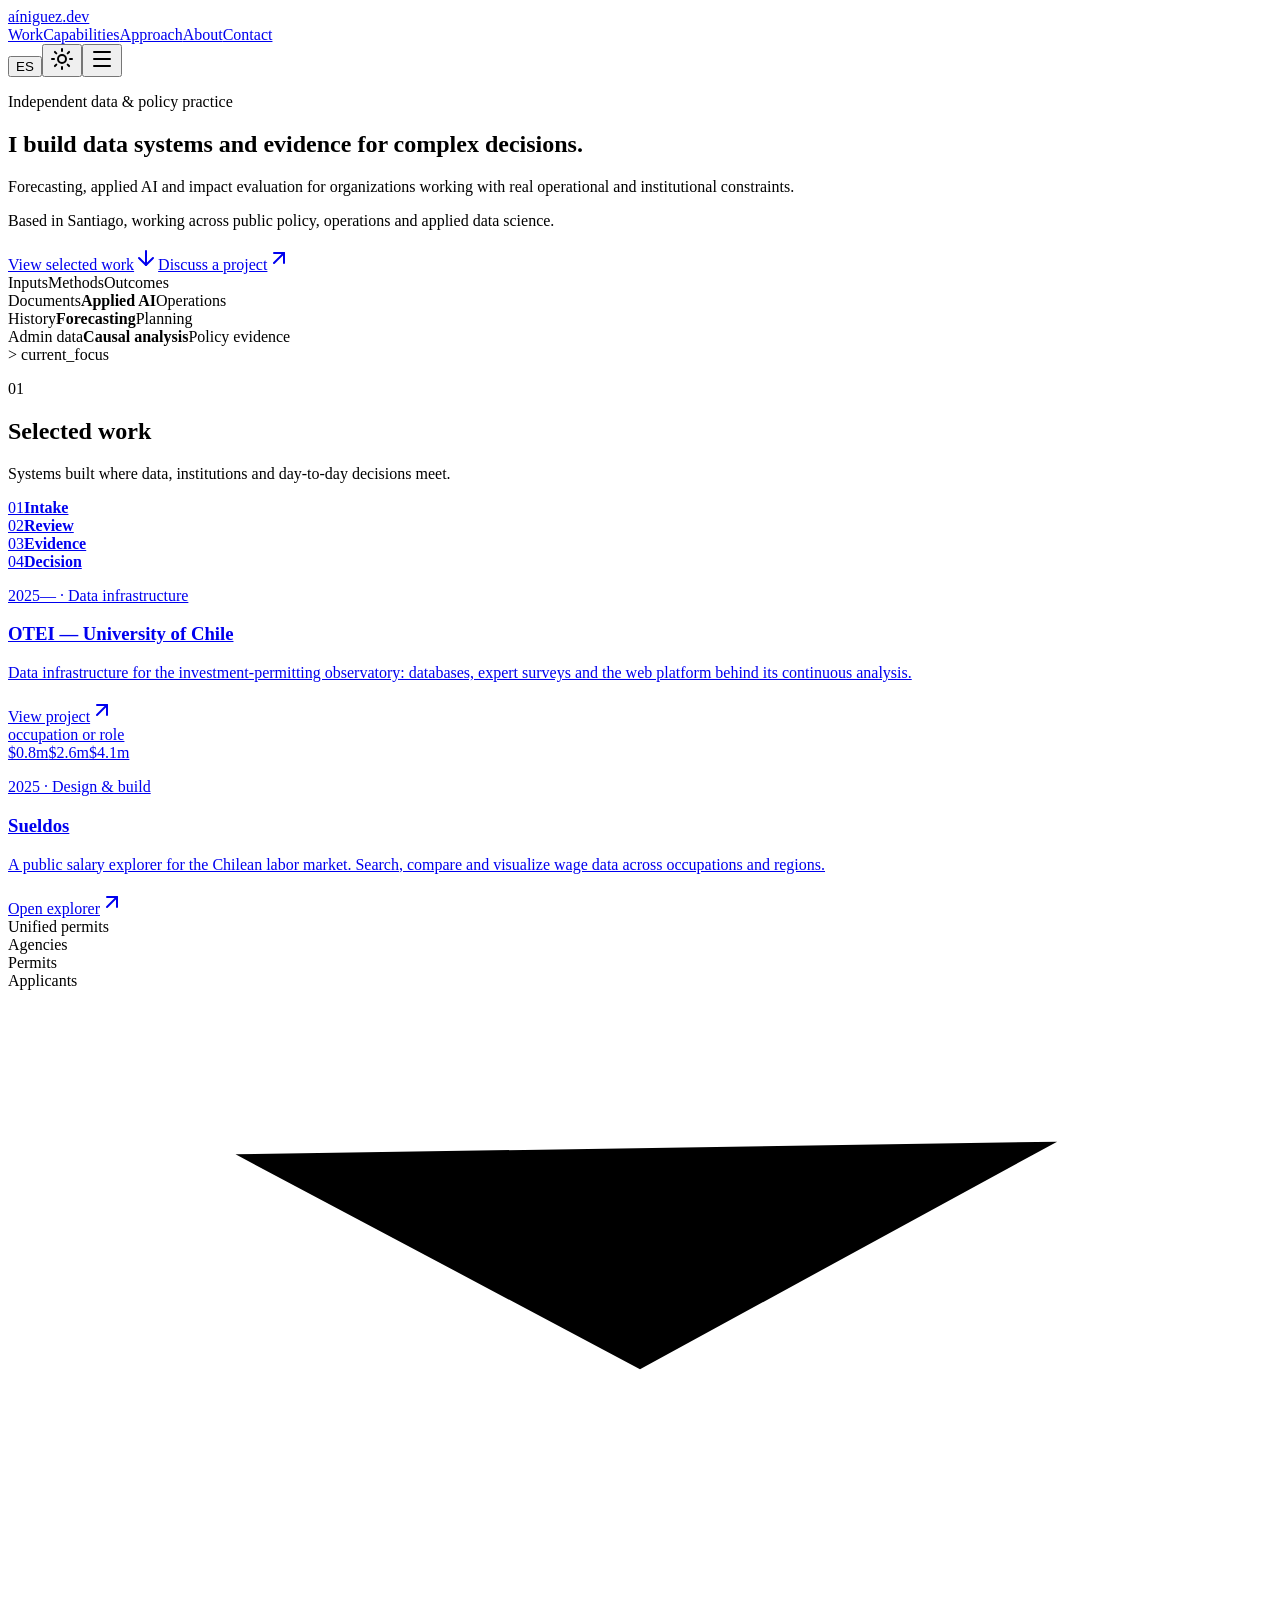
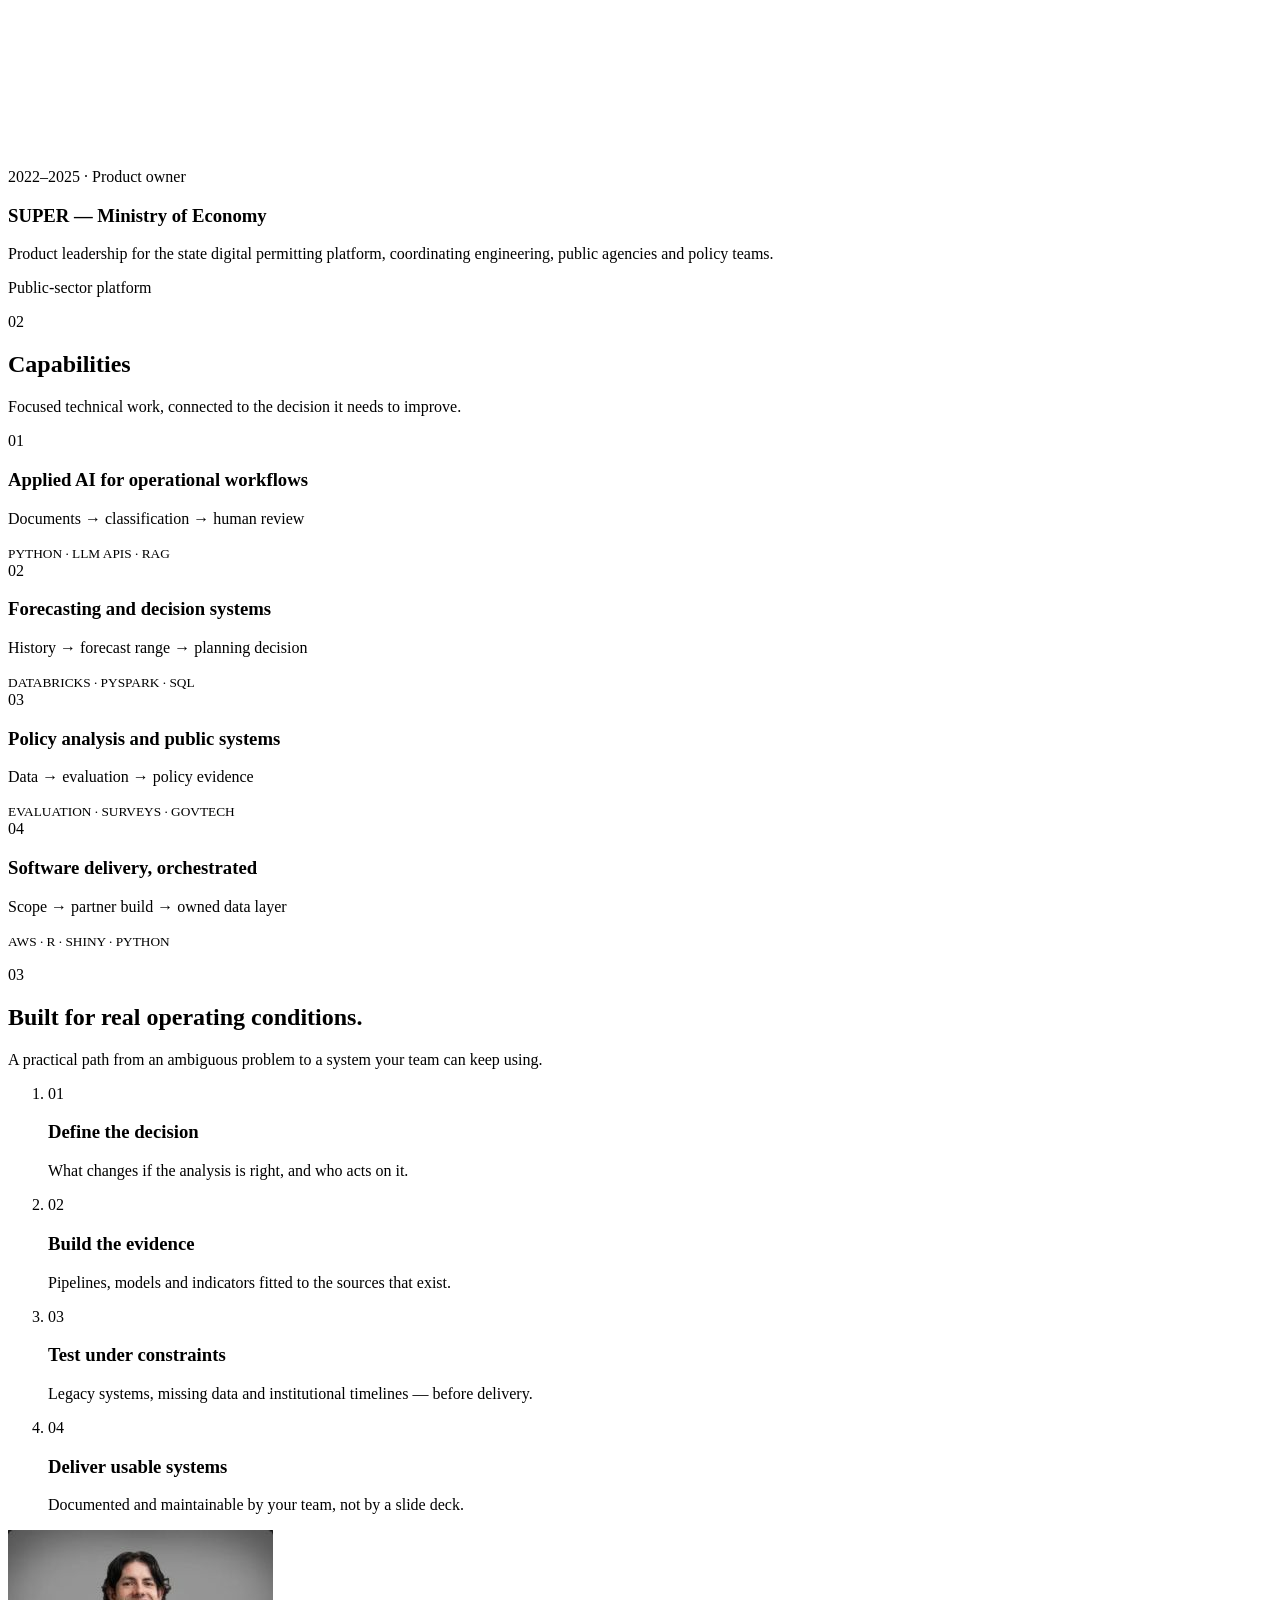
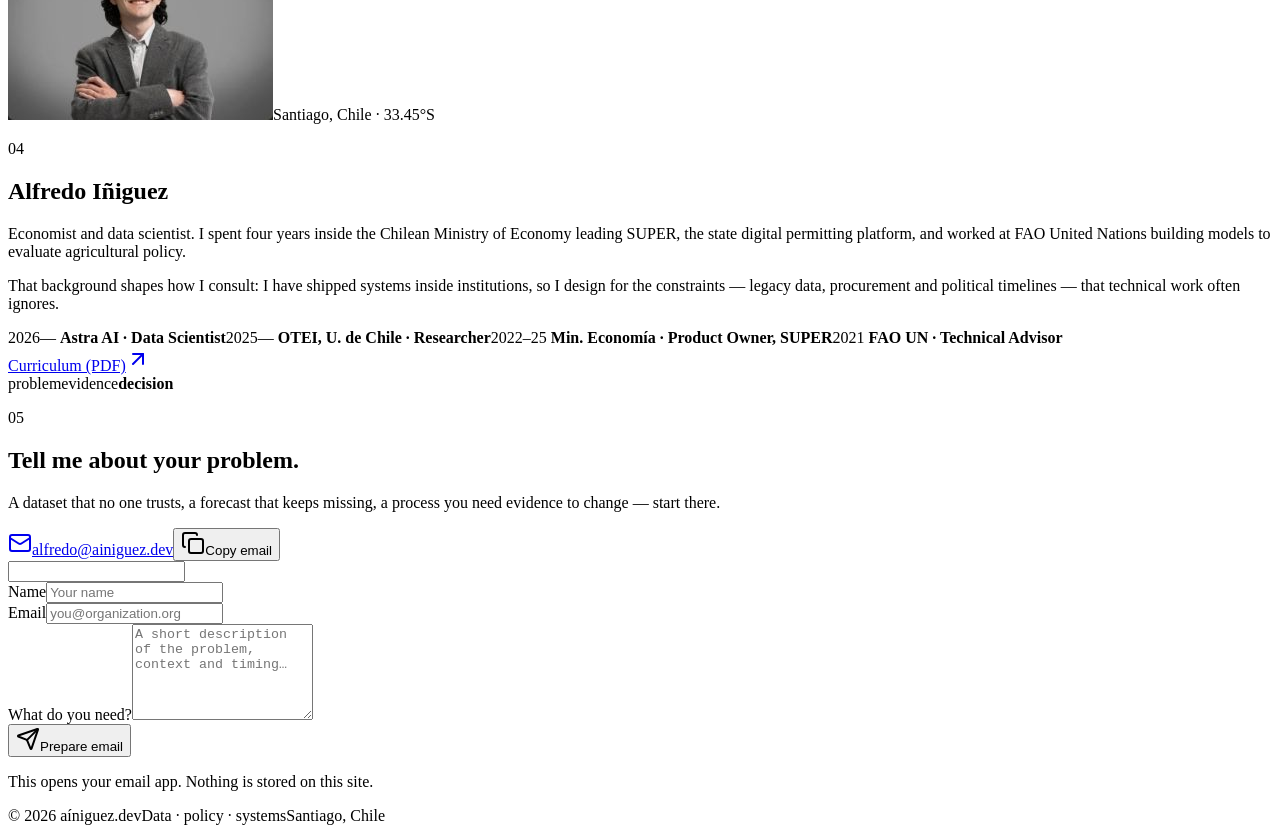
==== commit d2f7e92e: "Add files via upload" ====
--- a/docs/index.html
+++ b/docs/index.html
@@ -1,4 +1,4 @@
-<!DOCTYPE html><html lang="en" data-theme="dark"><head><meta charSet="utf-8"/><meta name="viewport" content="width=device-width, initial-scale=1"/><link rel="stylesheet" href="/_next/static/css/index.C3JjfVvT.css" data-rsc-css-href="/_next/static/css/index.C3JjfVvT.css" data-precedence="vite-rsc/importer-resources"/><link rel="modulepreload" fetchPriority="low" href="/_next/static/chunks/index-DIOdy8yX.js"/><script src="/_next/static/chunks/rolldown-runtime-C60lm6uB.js" type="module" async=""></script><script src="/_next/static/chunks/framework-D_rUT4EX.js" type="module" async=""></script><link rel="modulepreload" href="/_next/static/chunks/layout-segment-context-DqeCNX8h.js" crossorigin=""/><link rel="modulepreload" href="/_next/static/chunks/page-BLh70Hi0.js" crossorigin=""/><title>Alfredo Iñiguez — Data, policy &amp; systems</title><meta name="description" content="Forecasting, applied AI and impact evaluation for organizations working with real operational and institutional constraints."/><meta name="author" content="Alfredo Iñiguez"/><link rel="author" href="https://ainiguez.dev"/><meta name="creator" content="Alfredo Iñiguez"/><meta name="robots" content="index, follow"/><meta name="googlebot" content="index, follow, max-image-preview:large, max-snippet:-1"/><meta property="og:title" content="Alfredo Iñiguez — Data, policy &amp; systems"/><meta property="og:description" content="Evidence and data systems for complex decisions."/><meta property="og:url" content="https://ainiguez.dev"/><meta property="og:site_name" content="aíniguez.dev"/><meta property="og:type" content="website"/><meta property="og:locale" content="en_US"/><meta property="og:image" content="https://ainiguez.dev/og.png"/><meta property="og:image:width" content="1200"/><meta property="og:image:height" content="630"/><meta property="og:image:alt" content="aíniguez.dev — data, policy and systems"/><meta name="twitter:card" content="summary_large_image"/><meta name="twitter:title" content="Alfredo Iñiguez — Data, policy &amp; systems"/><meta name="twitter:description" content="Evidence and data systems for complex decisions."/><meta name="twitter:image" content="https://ainiguez.dev/og.png"/><link rel="canonical" href="https://ainiguez.dev"/><script>Object.assign(((self[Symbol.for("vinext.navigationRuntime")]??={bootstrap:{routeManifest:null},functions:{}}).bootstrap.rsc??={rsc:[]}),{params:{},nav:{"pathname":"/","searchParams":[]}})</script><link rel="modulepreload" href="/_next/static/chunks/index-DIOdy8yX.js" />
+<!DOCTYPE html><html lang="en" data-theme="dark"><head><meta charSet="utf-8"/><meta name="viewport" content="width=device-width, initial-scale=1"/><link rel="stylesheet" href="/_next/static/css/index.CTGjeyxJ.css" data-rsc-css-href="/_next/static/css/index.CTGjeyxJ.css" data-precedence="vite-rsc/importer-resources"/><link rel="modulepreload" fetchPriority="low" href="/_next/static/chunks/index-DOQ8KJnf.js"/><script src="/_next/static/chunks/rolldown-runtime-C60lm6uB.js" type="module" async=""></script><script src="/_next/static/chunks/framework-D_rUT4EX.js" type="module" async=""></script><link rel="modulepreload" href="/_next/static/chunks/layout-segment-context-DlR1i7zO.js" crossorigin=""/><link rel="modulepreload" href="/_next/static/chunks/page-BLh70Hi0.js" crossorigin=""/><title>Alfredo Iñiguez — Data, policy &amp; systems</title><meta name="description" content="Forecasting, applied AI and impact evaluation for organizations working with real operational and institutional constraints."/><meta name="author" content="Alfredo Iñiguez"/><link rel="author" href="https://ainiguez.dev"/><meta name="creator" content="Alfredo Iñiguez"/><meta name="robots" content="index, follow"/><meta name="googlebot" content="index, follow, max-image-preview:large, max-snippet:-1"/><meta property="og:title" content="Alfredo Iñiguez — Data, policy &amp; systems"/><meta property="og:description" content="Evidence and data systems for complex decisions."/><meta property="og:url" content="https://ainiguez.dev"/><meta property="og:site_name" content="aíniguez.dev"/><meta property="og:type" content="website"/><meta property="og:locale" content="en_US"/><meta property="og:image" content="https://ainiguez.dev/og.png"/><meta property="og:image:width" content="1200"/><meta property="og:image:height" content="630"/><meta property="og:image:alt" content="aíniguez.dev — data, policy and systems"/><meta name="twitter:card" content="summary_large_image"/><meta name="twitter:title" content="Alfredo Iñiguez — Data, policy &amp; systems"/><meta name="twitter:description" content="Evidence and data systems for complex decisions."/><meta name="twitter:image" content="https://ainiguez.dev/og.png"/><link rel="canonical" href="https://ainiguez.dev"/><script>Object.assign(((self[Symbol.for("vinext.navigationRuntime")]??={bootstrap:{routeManifest:null},functions:{}}).bootstrap.rsc??={rsc:[]}),{params:{},nav:{"pathname":"/","searchParams":[]}})</script><link rel="modulepreload" href="/_next/static/chunks/index-DOQ8KJnf.js" />
 <link rel="preload" href="/_next/static/_vinext_fonts/poppins-253050b47345/poppins-2b08170a.woff2" as="font" type="font/woff2" crossorigin />
 <link rel="preload" href="/_next/static/_vinext_fonts/poppins-253050b47345/poppins-4cd3c705.woff2" as="font" type="font/woff2" crossorigin />
 <link rel="preload" href="/_next/static/_vinext_fonts/instrument-sans-d4b788372a79/instrument-sans-e190a634.woff2" as="font" type="font/woff2" crossorigin />
@@ -250,4 +250,4 @@
 
 .__variable_ibm_plex_mono_1jejhhk { --font-ibm-plex-mono: 'IBM Plex Mono', 'IBM Plex Mono Fallback'; }
 </style>
-</head><body class="__variable_poppins_07ooiwq __variable_instrument_sans_0fgkihu __variable_ibm_plex_mono_1jejhhk antialiased"><script type="application/ld+json">{"@context":"https://schema.org","@type":["Person","ProfessionalService"],"name":"Alfredo Iñiguez","url":"https://ainiguez.dev","image":"https://ainiguez.dev/alfredo-iniguez.png","email":"mailto:alfredo@ainiguez.dev","jobTitle":"Data Scientist and Economist","description":"Independent data and policy consultant specializing in forecasting, applied AI, impact evaluation and public-sector systems.","areaServed":"Chile","address":{"@type":"PostalAddress","addressLocality":"Santiago","addressCountry":"CL"},"knowsAbout":["Data science","Forecasting","Applied artificial intelligence","Impact evaluation","Public policy","Digital government"]}</script><main><header class="site-header"><a class="wordmark" href="#top" aria-label="aíniguez.dev home">a<span>í</span>niguez<span>.dev</span></a><nav aria-label="Primary navigation"><a href="#projects">Work</a><a href="#services">Capabilities</a><a href="#approach">Approach</a><a href="#about">About</a><a href="#contact">Contact</a></nav><div class="header-actions"><button class="text-toggle" type="button" aria-label="Cambiar a español">ES</button><button class="icon-toggle" type="button" aria-label="Use light theme"><svg xmlns="http://www.w3.org/2000/svg" width="24" height="24" viewBox="0 0 24 24" fill="none" stroke="currentColor" stroke-width="2" stroke-linecap="round" stroke-linejoin="round" class="lucide lucide-sun" aria-hidden="true"><circle cx="12" cy="12" r="4"></circle><path d="M12 2v2"></path><path d="M12 20v2"></path><path d="m4.93 4.93 1.41 1.41"></path><path d="m17.66 17.66 1.41 1.41"></path><path d="M2 12h2"></path><path d="M20 12h2"></path><path d="m6.34 17.66-1.41 1.41"></path><path d="m19.07 4.93-1.41 1.41"></path></svg></button><button class="menu-toggle" type="button" aria-expanded="false" aria-label="Toggle menu"><svg xmlns="http://www.w3.org/2000/svg" width="24" height="24" viewBox="0 0 24 24" fill="none" stroke="currentColor" stroke-width="2" stroke-linecap="round" stroke-linejoin="round" class="lucide lucide-menu" aria-hidden="true"><path d="M4 5h16"></path><path d="M4 12h16"></path><path d="M4 19h16"></path></svg></button></div></header><section class="hero" id="top"><div class="hero-grid" aria-hidden="true"></div><div class="shell hero-layout"><div class="hero-copy"><p class="eyebrow"><span></span>Independent data &amp; policy practice</p><h1>I build data systems and evidence for complex decisions.</h1><p class="hero-body">Forecasting, applied AI and impact evaluation for organizations working with real operational and institutional constraints.</p><p class="hero-support">Based in Santiago, working across public policy, operations and applied data science.</p><div class="hero-actions"><a class="button-primary" href="#projects">View selected work<svg xmlns="http://www.w3.org/2000/svg" width="24" height="24" viewBox="0 0 24 24" fill="none" stroke="currentColor" stroke-width="2" stroke-linecap="round" stroke-linejoin="round" class="lucide lucide-arrow-down" aria-hidden="true"><path d="M12 5v14"></path><path d="m19 12-7 7-7-7"></path></svg></a><a class="button-link" href="#contact">Discuss a project<svg xmlns="http://www.w3.org/2000/svg" width="24" height="24" viewBox="0 0 24 24" fill="none" stroke="currentColor" stroke-width="2" stroke-linecap="round" stroke-linejoin="round" class="lucide lucide-arrow-up-right" aria-hidden="true"><path d="M7 7h10v10"></path><path d="M7 17 17 7"></path></svg></a></div></div><div class="decision-map" role="img" aria-label="Documents and operational data become better decisions through applied methods"><div aria-hidden="true"><div class="map-labels"><span>Inputs</span><span>Methods</span><span>Outcomes</span></div><div class="map-row is-active"><span>Documents</span><i></i><b>Applied AI</b><i></i><span>Operations</span></div><div class="map-row"><span>History</span><i></i><b>Forecasting</b><i></i><span>Planning</span></div><div class="map-row"><span>Admin data</span><i></i><b>Causal analysis</b><i></i><span>Policy evidence</span></div><div class="terminal"><span>&gt; current_focus</span><div class="terminal-line"><b></b><i></i></div></div></div></div></div></section><section class="section shell" id="projects"><div class="section-heading"><div><p class="section-number">01</p><h2>Selected work</h2></div><p>Systems built where data, institutions and day-to-day decisions meet.</p></div><div class="projects-grid"><a class="project-card project-otei" href="https://lcc.fen.uchile.cl/observatorio-tramitacion-evaluacion-inversiones-otei/" target="_blank" rel="noreferrer"><div class="project-visual visual-otei" aria-hidden="true"><div class="stage-line"></div><div class="stage"><span>01</span><i></i><b>Intake</b></div><div class="stage"><span>02</span><i></i><b>Review</b></div><div class="stage"><span>03</span><i></i><b>Evidence</b></div><div class="stage"><span>04</span><i></i><b>Decision</b></div></div><div class="project-copy"><p class="project-meta">2025—<!-- --> · <!-- -->Data infrastructure</p><h3>OTEI — University of Chile</h3><p>Data infrastructure for the investment-permitting observatory: databases, expert surveys and the web platform behind its continuous analysis.</p><span class="project-link">View project<svg xmlns="http://www.w3.org/2000/svg" width="24" height="24" viewBox="0 0 24 24" fill="none" stroke="currentColor" stroke-width="2" stroke-linecap="round" stroke-linejoin="round" class="lucide lucide-arrow-up-right" aria-hidden="true"><path d="M7 7h10v10"></path><path d="M7 17 17 7"></path></svg></span></div></a><a class="project-card project-sueldos" href="https://sueldos.ainiguez.dev" target="_blank" rel="noreferrer"><div class="project-visual visual-sueldos" aria-hidden="true"><div class="search-shell">occupation or role</div><div class="salary-bars"><i style="height:46%" class=""></i><i style="height:68%" class=""></i><i style="height:57%" class=""></i><i style="height:88%" class="hot"></i><i style="height:63%" class=""></i><i style="height:76%" class=""></i></div><div class="salary-scale"><span>$0.8m</span><span>$2.6m</span><span>$4.1m</span></div></div><div class="project-copy"><p class="project-meta">2025<!-- --> · <!-- -->Design &amp; build</p><h3>Sueldos</h3><p>A public salary explorer for the Chilean labor market. Search, compare and visualize wage data across occupations and regions.</p><span class="project-link">Open explorer<svg xmlns="http://www.w3.org/2000/svg" width="24" height="24" viewBox="0 0 24 24" fill="none" stroke="currentColor" stroke-width="2" stroke-linecap="round" stroke-linejoin="round" class="lucide lucide-arrow-up-right" aria-hidden="true"><path d="M7 7h10v10"></path><path d="M7 17 17 7"></path></svg></span></div></a><article class="project-card project-super"><div class="project-visual visual-super" aria-hidden="true"><div class="super-core">Unified permits</div><div class="super-node node-1">Agencies</div><div class="super-node node-2">Permits</div><div class="super-node node-3">Applicants</div><svg viewBox="0 0 100 60" preserveAspectRatio="none"><path d="M18 13 L50 30 L83 12 M50 30 L80 49"></path></svg></div><div class="project-copy"><p class="project-meta">2022–2025<!-- --> · <!-- -->Product owner</p><h3>SUPER — Ministry of Economy</h3><p>Product leadership for the state digital permitting platform, coordinating engineering, public agencies and policy teams.</p><span class="project-link">Public-sector platform</span></div></article></div></section><section class="section section-tint" id="services"><div class="shell"><div class="section-heading"><div><p class="section-number">02</p><h2>Capabilities</h2></div><p>Focused technical work, connected to the decision it needs to improve.</p></div><div class="capability-grid"><article class="capability"><span class="cap-index">0<!-- -->1</span><h3>Applied AI for operational workflows</h3><p>Documents → classification → human review</p><small>PYTHON · LLM APIS · RAG</small></article><article class="capability"><span class="cap-index">0<!-- -->2</span><h3>Forecasting and decision systems</h3><p>History → forecast range → planning decision</p><small>DATABRICKS · PYSPARK · SQL</small></article><article class="capability"><span class="cap-index">0<!-- -->3</span><h3>Policy analysis and public systems</h3><p>Data → evaluation → policy evidence</p><small>EVALUATION · SURVEYS · GOVTECH</small></article><article class="capability"><span class="cap-index">0<!-- -->4</span><h3>Software delivery, orchestrated</h3><p>Scope → partner build → owned data layer</p><small>AWS · R · SHINY · PYTHON</small></article></div></div></section><section class="section shell" id="approach"><div class="section-heading"><div><p class="section-number">03</p><h2>Built for real operating conditions.</h2></div><p>A practical path from an ambiguous problem to a system your team can keep using.</p></div><ol class="steps"><li><span>0<!-- -->1</span><div><h3>Define the decision</h3><p>What changes if the analysis is right, and who acts on it.</p></div></li><li><span>0<!-- -->2</span><div><h3>Build the evidence</h3><p>Pipelines, models and indicators fitted to the sources that exist.</p></div></li><li><span>0<!-- -->3</span><div><h3>Test under constraints</h3><p>Legacy systems, missing data and institutional timelines — before delivery.</p></div></li><li><span>0<!-- -->4</span><div><h3>Deliver usable systems</h3><p>Documented and maintainable by your team, not by a slide deck.</p></div></li></ol></section><section class="section about-section" id="about"><div class="shell about-grid"><div class="portrait-wrap"><img src="/alfredo-iniguez.png" alt="Alfredo Iñiguez"/><span class="portrait-caption">Santiago, Chile · 33.45°S</span></div><div class="about-copy"><p class="section-number">04</p><h2>Alfredo Iñiguez</h2><p>Economist and data scientist. I spent four years inside the Chilean Ministry of Economy leading SUPER, the state digital permitting platform, and worked at FAO United Nations building models to evaluate agricultural policy.</p><p>That background shapes how I consult: I have shipped systems inside institutions, so I design for the constraints — legacy data, procurement and political timelines — that technical work often ignores.</p><div class="timeline"><span>2026— <b>Astra AI · Data Scientist</b></span><span>2025— <b>OTEI, U. de Chile · Researcher</b></span><span>2022–25 <b>Min. Economía · Product Owner, SUPER</b></span><span>2021 <b>FAO UN · Technical Advisor</b></span></div><a class="button-link" href="https://ainiguez.dev/uploads/Ainiguez_cv_202604_DS_PO-2.pdf" target="_blank" rel="noreferrer">Curriculum (PDF)<svg xmlns="http://www.w3.org/2000/svg" width="24" height="24" viewBox="0 0 24 24" fill="none" stroke="currentColor" stroke-width="2" stroke-linecap="round" stroke-linejoin="round" class="lucide lucide-arrow-up-right" aria-hidden="true"><path d="M7 7h10v10"></path><path d="M7 17 17 7"></path></svg></a></div></div></section><section class="section contact-section" id="contact"><div class="contact-visual" aria-hidden="true"><span>problem</span><i></i><span>evidence</span><i></i><b>decision</b></div><div class="shell contact-grid"><div><p class="section-number">05</p><h2>Tell me about your problem.</h2><p class="contact-intro">A dataset that no one trusts, a forecast that keeps missing, a process you need evidence to change — start there.</p><div class="email-row"><a href="mailto:alfredo@ainiguez.dev"><svg xmlns="http://www.w3.org/2000/svg" width="24" height="24" viewBox="0 0 24 24" fill="none" stroke="currentColor" stroke-width="2" stroke-linecap="round" stroke-linejoin="round" class="lucide lucide-mail" aria-hidden="true"><path d="m22 7-8.991 5.727a2 2 0 0 1-2.009 0L2 7"></path><rect x="2" y="4" width="20" height="16" rx="2"></rect></svg>alfredo@ainiguez.dev</a><button type="button"><svg xmlns="http://www.w3.org/2000/svg" width="24" height="24" viewBox="0 0 24 24" fill="none" stroke="currentColor" stroke-width="2" stroke-linecap="round" stroke-linejoin="round" class="lucide lucide-copy" aria-hidden="true"><rect width="14" height="14" x="8" y="8" rx="2" ry="2"></rect><path d="M4 16c-1.1 0-2-.9-2-2V4c0-1.1.9-2 2-2h10c1.1 0 2 .9 2 2"></path></svg>Copy email</button></div></div><form class="contact-form" noValidate=""><input class="form-honeypot" type="text" tabindex="-1" autoComplete="off" aria-hidden="true" name="company"/><div data-slot="field-group" class="gap-5 data-[slot=checkbox-group]:gap-3 *:data-[slot=field-group]:gap-4 group/field-group @container/field-group flex w-full flex-col"><div role="group" data-slot="field" data-orientation="vertical" class="data-[invalid=true]:text-destructive gap-2 group/field flex w-full flex-col *:w-full [&amp;&gt;.sr-only]:w-auto" data-invalid="false"><label data-slot="field-label" class="items-center text-sm font-medium select-none group-data-[disabled=true]:pointer-events-none group-data-[disabled=true]:opacity-50 peer-disabled:cursor-not-allowed peer-disabled:opacity-50 has-data-checked:bg-primary/5 has-data-checked:border-primary/30 dark:has-data-checked:border-primary/20 dark:has-data-checked:bg-primary/10 gap-2 leading-snug group-data-[disabled=true]/field:opacity-50 has-[&gt;[data-slot=field]]:rounded-lg has-[&gt;[data-slot=field]]:border has-[&gt;[data-slot=field]]:not-has-[:disabled,[data-disabled]]:hover:bg-muted/50 has-[&gt;[data-slot=field]]:has-[:focus-visible]:border-ring has-[&gt;[data-slot=field]]:has-[:focus-visible]:ring-ring/50 has-[&gt;[data-slot=field]]:has-[:focus-visible]:ring-3 *:data-[slot=field]:p-2.5 group/field-label peer/field-label flex w-fit has-[&gt;[data-slot=field]]:w-full has-[&gt;[data-slot=field]]:flex-col" for="name">Name</label><input id="name" data-slot="input" autoComplete="name" placeholder="Your name" aria-invalid="false" class="h-8 w-full min-w-0 rounded-lg border border-input bg-transparent px-2.5 py-1 text-base transition-colors outline-none file:inline-flex file:h-6 file:border-0 file:bg-transparent file:text-sm file:font-medium file:text-foreground placeholder:text-muted-foreground focus-visible:border-ring focus-visible:ring-3 focus-visible:ring-ring/50 disabled:pointer-events-none disabled:cursor-not-allowed disabled:bg-input/50 disabled:opacity-50 aria-invalid:border-destructive aria-invalid:ring-3 aria-invalid:ring-destructive/20 md:text-sm dark:bg-input/30 dark:disabled:bg-input/80 dark:aria-invalid:border-destructive/50 dark:aria-invalid:ring-destructive/40" name="name"/></div><div role="group" data-slot="field" data-orientation="vertical" class="data-[invalid=true]:text-destructive gap-2 group/field flex w-full flex-col *:w-full [&amp;&gt;.sr-only]:w-auto" data-invalid="false"><label data-slot="field-label" class="items-center text-sm font-medium select-none group-data-[disabled=true]:pointer-events-none group-data-[disabled=true]:opacity-50 peer-disabled:cursor-not-allowed peer-disabled:opacity-50 has-data-checked:bg-primary/5 has-data-checked:border-primary/30 dark:has-data-checked:border-primary/20 dark:has-data-checked:bg-primary/10 gap-2 leading-snug group-data-[disabled=true]/field:opacity-50 has-[&gt;[data-slot=field]]:rounded-lg has-[&gt;[data-slot=field]]:border has-[&gt;[data-slot=field]]:not-has-[:disabled,[data-disabled]]:hover:bg-muted/50 has-[&gt;[data-slot=field]]:has-[:focus-visible]:border-ring has-[&gt;[data-slot=field]]:has-[:focus-visible]:ring-ring/50 has-[&gt;[data-slot=field]]:has-[:focus-visible]:ring-3 *:data-[slot=field]:p-2.5 group/field-label peer/field-label flex w-fit has-[&gt;[data-slot=field]]:w-full has-[&gt;[data-slot=field]]:flex-col" for="email">Email</label><input id="email" type="email" data-slot="input" autoComplete="email" placeholder="you@organization.org" aria-invalid="false" class="h-8 w-full min-w-0 rounded-lg border border-input bg-transparent px-2.5 py-1 text-base transition-colors outline-none file:inline-flex file:h-6 file:border-0 file:bg-transparent file:text-sm file:font-medium file:text-foreground placeholder:text-muted-foreground focus-visible:border-ring focus-visible:ring-3 focus-visible:ring-ring/50 disabled:pointer-events-none disabled:cursor-not-allowed disabled:bg-input/50 disabled:opacity-50 aria-invalid:border-destructive aria-invalid:ring-3 aria-invalid:ring-destructive/20 md:text-sm dark:bg-input/30 dark:disabled:bg-input/80 dark:aria-invalid:border-destructive/50 dark:aria-invalid:ring-destructive/40" name="email"/></div><div role="group" data-slot="field" data-orientation="vertical" class="data-[invalid=true]:text-destructive gap-2 group/field flex w-full flex-col *:w-full [&amp;&gt;.sr-only]:w-auto" data-invalid="false"><label data-slot="field-label" class="items-center text-sm font-medium select-none group-data-[disabled=true]:pointer-events-none group-data-[disabled=true]:opacity-50 peer-disabled:cursor-not-allowed peer-disabled:opacity-50 has-data-checked:bg-primary/5 has-data-checked:border-primary/30 dark:has-data-checked:border-primary/20 dark:has-data-checked:bg-primary/10 gap-2 leading-snug group-data-[disabled=true]/field:opacity-50 has-[&gt;[data-slot=field]]:rounded-lg has-[&gt;[data-slot=field]]:border has-[&gt;[data-slot=field]]:not-has-[:disabled,[data-disabled]]:hover:bg-muted/50 has-[&gt;[data-slot=field]]:has-[:focus-visible]:border-ring has-[&gt;[data-slot=field]]:has-[:focus-visible]:ring-ring/50 has-[&gt;[data-slot=field]]:has-[:focus-visible]:ring-3 *:data-[slot=field]:p-2.5 group/field-label peer/field-label flex w-fit has-[&gt;[data-slot=field]]:w-full has-[&gt;[data-slot=field]]:flex-col" for="message">What do you need?</label><textarea data-slot="textarea" class="flex field-sizing-content min-h-16 w-full rounded-lg border border-input bg-transparent px-2.5 py-2 text-base transition-colors outline-none placeholder:text-muted-foreground focus-visible:border-ring focus-visible:ring-3 focus-visible:ring-ring/50 disabled:cursor-not-allowed disabled:bg-input/50 disabled:opacity-50 aria-invalid:border-destructive aria-invalid:ring-3 aria-invalid:ring-destructive/20 md:text-sm dark:bg-input/30 dark:disabled:bg-input/80 dark:aria-invalid:border-destructive/50 dark:aria-invalid:ring-destructive/40" id="message" name="message" rows="6" placeholder="A short description of the problem, context and timing…" aria-invalid="false"></textarea></div></div><div class="form-footer"><button type="submit" tabindex="0" data-slot="button" class="group/button inline-flex shrink-0 items-center justify-center rounded-lg border border-transparent bg-clip-padding text-sm font-medium whitespace-nowrap transition-all outline-none select-none focus-visible:border-ring focus-visible:ring-3 focus-visible:ring-ring/50 active:not-aria-[haspopup]:translate-y-px disabled:pointer-events-none disabled:opacity-50 aria-invalid:border-destructive aria-invalid:ring-3 aria-invalid:ring-destructive/20 dark:aria-invalid:border-destructive/50 dark:aria-invalid:ring-destructive/40 [&amp;_svg]:pointer-events-none [&amp;_svg]:shrink-0 [&amp;_svg:not([class*=&#x27;size-&#x27;])]:size-4 bg-primary text-primary-foreground hover:bg-primary/80 h-9 gap-1.5 px-2.5 has-data-[icon=inline-end]:pr-2 has-data-[icon=inline-start]:pl-2 submit-button"><svg xmlns="http://www.w3.org/2000/svg" width="24" height="24" viewBox="0 0 24 24" fill="none" stroke="currentColor" stroke-width="2" stroke-linecap="round" stroke-linejoin="round" class="lucide lucide-send" aria-hidden="true"><path d="M14.536 21.686a.5.5 0 0 0 .937-.024l6.5-19a.496.496 0 0 0-.635-.635l-19 6.5a.5.5 0 0 0-.024.937l7.93 3.18a2 2 0 0 1 1.112 1.11z"></path><path d="m21.854 2.147-10.94 10.939"></path></svg>Prepare email</button><p>This opens your email app. Nothing is stored on this site.</p></div></form></div></section><footer class="site-footer shell"><span>© 2026 aíniguez.dev</span><span>Data · policy · systems</span><span>Santiago, Chile</span></footer></main><script type="module" src="/_next/static/chunks/index-DIOdy8yX.js" id="_R_" async=""></script><script>((self[Symbol.for("vinext.navigationRuntime")]??={bootstrap:{routeManifest:null},functions:{}}).bootstrap.rsc??={rsc:[]}).rsc.push("2:I[\"8c0f216c4604\",[],\"Children\",1]\n")</script><script>((self[Symbol.for("vinext.navigationRuntime")]??={bootstrap:{routeManifest:null},functions:{}}).bootstrap.rsc??={rsc:[]}).rsc.push("3:I[\"593f344dc510\",[],\"GlobalErrorBoundary\",1]\n")</script><script>((self[Symbol.for("vinext.navigationRuntime")]??={bootstrap:{routeManifest:null},functions:{}}).bootstrap.rsc??={rsc:[]}).rsc.push("4:I[\"0b874ad30386\",[],\"default\",1]\n")</script><script>((self[Symbol.for("vinext.navigationRuntime")]??={bootstrap:{routeManifest:null},functions:{}}).bootstrap.rsc??={rsc:[]}).rsc.push("5:I[\"593f344dc510\",[],\"ErrorBoundary\",1]\n")</script><script>((self[Symbol.for("vinext.navigationRuntime")]??={bootstrap:{routeManifest:null},functions:{}}).bootstrap.rsc??={rsc:[]}).rsc.push("6:I[\"15c18cfaeeff\",[],\"LayoutSegmentProvider\",1]\n")</script><script>((self[Symbol.for("vinext.navigationRuntime")]??={bootstrap:{routeManifest:null},functions:{}}).bootstrap.rsc??={rsc:[]}).rsc.push("7:I[\"8c0f216c4604\",[],\"Slot\",1]\n")</script><script>((self[Symbol.for("vinext.navigationRuntime")]??={bootstrap:{routeManifest:null},functions:{}}).bootstrap.rsc??={rsc:[]}).rsc.push("8:I[\"593f344dc510\",[],\"NotFoundBoundary\",1]\n")</script><script>((self[Symbol.for("vinext.navigationRuntime")]??={bootstrap:{routeManifest:null},functions:{}}).bootstrap.rsc??={rsc:[]}).rsc.push(":HL[\"/_next/static/css/index.C3JjfVvT.css\",\"style\"     ]\n")</script><script>((self[Symbol.for("vinext.navigationRuntime")]??={bootstrap:{routeManifest:null},functions:{}}).bootstrap.rsc??={rsc:[]}).rsc.push("0:{\"page:/\":\"$L1\",\"layout:/\":[[[\"$\",\"link\",\"css:/_next/static/css/index.C3JjfVvT.css\",{\"rel\":\"stylesheet\",\"precedence\":\"vite-rsc/importer-resources\",\"href\":\"/_next/static/css/index.C3JjfVvT.css\",\"data-rsc-css-href\":\"/_next/static/css/index.C3JjfVvT.css\"}],\"$undefined\"],[\"$\",\"html\",null,{\"lang\":\"en\",\"data-theme\":\"dark\",\"suppressHydrationWarning\":true,\"children\":[\"$\",\"body\",null,{\"className\":\"__variable_poppins_07ooiwq __variable_instrument_sans_0fgkihu __variable_ibm_plex_mono_1jejhhk antialiased\",\"children\":[[\"$\",\"script\",null,{\"type\":\"application/ld+json\",\"dangerouslySetInnerHTML\":{\"__html\":\"{\\\"@context\\\":\\\"https://schema.org\\\",\\\"@type\\\":[\\\"Person\\\",\\\"ProfessionalService\\\"],\\\"name\\\":\\\"Alfredo Iñiguez\\\",\\\"url\\\":\\\"https://ainiguez.dev\\\",\\\"image\\\":\\\"https://ainiguez.dev/alfredo-iniguez.png\\\",\\\"email\\\":\\\"mailto:alfredo@ainiguez.dev\\\",\\\"jobTitle\\\":\\\"Data Scientist and Economist\\\",\\\"description\\\":\\\"Independent data and policy consultant specializing in forecasting, applied AI, impact evaluation and public-sector systems.\\\",\\\"areaServed\\\":\\\"Chile\\\",\\\"address\\\":{\\\"@type\\\":\\\"PostalAddress\\\",\\\"addressLocality\\\":\\\"Santiago\\\",\\\"addressCountry\\\":\\\"CL\\\"},\\\"knowsAbout\\\":[\\\"Data science\\\",\\\"Forecasting\\\",\\\"Applied artificial intelligence\\\",\\\"Impact evaluation\\\",\\\"Public policy\\\",\\\"Digital government\\\"]}\"}}],[\"$\",\"$L2\",null,{}]]}]}]],\"route:/\":[[[\"$\",\"meta\",null,{\"charSet\":\"utf-8\"}],[[\"$\",\"title\",\"0\",{\"children\":\"Alfredo Iñiguez — Data, policy \u0026 systems\"}],[\"$\",\"meta\",\"1\",{\"name\":\"description\",\"content\":\"Forecasting, applied AI and impact evaluation for organizations working with real operational and institutional constraints.\"}],[\"$\",\"meta\",\"2\",{\"name\":\"author\",\"content\":\"Alfredo Iñiguez\"}],[\"$\",\"link\",\"3\",{\"rel\":\"author\",\"href\":\"https://ainiguez.dev\"}],[\"$\",\"meta\",\"4\",{\"name\":\"creator\",\"content\":\"Alfredo Iñiguez\"}],[\"$\",\"meta\",\"5\",{\"name\":\"robots\",\"content\":\"index, follow\"}],[\"$\",\"meta\",\"6\",{\"name\":\"googlebot\",\"content\":\"index, follow, max-image-preview:large, max-snippet:-1\"}],[\"$\",\"meta\",\"7\",{\"property\":\"og:title\",\"content\":\"Alfredo Iñiguez — Data, policy \u0026 systems\"}],[\"$\",\"meta\",\"8\",{\"property\":\"og:description\",\"content\":\"Evidence and data systems for complex decisions.\"}],[\"$\",\"meta\",\"9\",{\"property\":\"og:url\",\"content\":\"https://ainiguez.dev\"}],[\"$\",\"meta\",\"10\",{\"property\":\"og:site_name\",\"content\":\"aíniguez.dev\"}],[\"$\",\"meta\",\"11\",{\"property\":\"og:type\",\"content\":\"website\"}],[\"$\",\"meta\",\"12\",{\"property\":\"og:locale\",\"content\":\"en_US\"}],[\"$\",\"meta\",\"13\",{\"property\":\"og:image\",\"content\":\"https://ainiguez.dev/og.png\"}],[\"$\",\"meta\",\"14\",{\"property\":\"og:image:width\",\"content\":\"1200\"}],[\"$\",\"meta\",\"15\",{\"property\":\"og:image:height\",\"content\":\"630\"}],[\"$\",\"meta\",\"16\",{\"property\":\"og:image:alt\",\"content\":\"aíniguez.dev — data, policy and systems\"}],[\"$\",\"meta\",\"17\",{\"name\":\"twitter:card\",\"content\":\"summary_large_image\"}],[\"$\",\"meta\",\"18\",{\"name\":\"twitter:title\",\"content\":\"Alfredo Iñiguez — Data, policy \u0026 systems\"}],[\"$\",\"meta\",\"19\",{\"name\":\"twitter:description\",\"content\":\"Evidence and data systems for complex decisions.\"}],[\"$\",\"meta\",\"20\",{\"name\":\"twitter:image\",\"content\":\"https://ainiguez.dev/og.png\"}],[\"$\",\"link\",\"21\",{\"rel\":\"canonical\",\"href\":\"https://ainiguez.dev\"}]],[[\"$\",\"meta\",\"0\",{\"name\":\"viewport\",\"content\":\"width=device-width, initial-scale=1\"}]]],[\"$\",\"$L3\",null,{\"fallback\":\"$4\",\"children\":[\"$\",\"$L5\",null,{\"fallback\":\"$4\",\"children\":[\"$\",\"$L6\",null,{\"providerId\":\"layout:/\",\"segmentMap\":{\"children\":[]},\"children\":[\"$\",\"$L7\",null,{\"id\":\"layout:/\",\"parallelSlots\":\"$undefined\",\"children\":[\"$\",\"$L8\",null,{\"resetKey\":\"\",\"fallback\":[[\"$\",\"title\",null,{\"children\":\"404: This page could not be found.\"}],[\"$\",\"div\",null,{\"style\":{\"fontFamily\":\"system-ui,\\\"Segoe UI\\\",Roboto,Helvetica,Arial,sans-serif,\\\"Apple Color Emoji\\\",\\\"Segoe UI Emoji\\\"\",\"height\":\"100vh\",\"textAlign\":\"center\",\"display\":\"flex\",\"flexDirection\":\"column\",\"alignItems\":\"center\",\"justifyContent\":\"center\"},\"children\":[\"$\",\"div\",null,{\"children\":[[\"$\",\"style\",null,{\"dangerouslySetInnerHTML\":{\"__html\":\"body{color:#000;background:#fff;margin:0}.next-error-h1{border-right:1px solid rgba(0,0,0,.3)}@media (prefers-color-scheme:dark){body{color:#fff;background:#000}.next-error-h1{border-right:1px solid rgba(255,255,255,.3)}}\"}}],\"$L9\",\"$La\"]}]}]],\"children\":\"$Lb\"}]}]}]}]}],null,null],\"__route\":\"route:/\",\"__interceptionContext\":null,\"__layoutIds\":[\"layout:/\"],\"__rootLayout\":\"/\",\"__bfcacheSegmentIdentities\":{\"layout:/\":\"[\\\"layout\\\",\\\"layout:/\\\",\\\"root-boundary:/\\\",\\\"\\\"]\",\"page:/\":\"[\\\"page\\\",\\\"page:/\\\",\\\"root-boundary:/\\\",\\\"\\\"]\"},\"__srcPage\":[\"page\"],\"__layoutFlags\":{\"layout:/\":\"s\"},\"__artifactCompatibility\":{\"schemaVersion\":1,\"graphVersion\":\"app-route-graph:1177fd80f83fa7b0\",\"deploymentVersion\":\"69c61fe3-9e81-4579-90bd-2b18f80aa451\",\"appElementsSchemaVersion\":1,\"rscPayloadSchemaVersion\":1,\"rootBoundaryId\":\"/\",\"renderEpoch\":null}}\n")</script><script>((self[Symbol.for("vinext.navigationRuntime")]??={bootstrap:{routeManifest:null},functions:{}}).bootstrap.rsc??={rsc:[]}).rsc.push("c:I[\"9276801271d6\",[],\"AppRouterScrollTarget\",1]\n")</script><script>((self[Symbol.for("vinext.navigationRuntime")]??={bootstrap:{routeManifest:null},functions:{}}).bootstrap.rsc??={rsc:[]}).rsc.push("d:I[\"593f344dc510\",[],\"RedirectBoundary\",1]\n")</script><script>((self[Symbol.for("vinext.navigationRuntime")]??={bootstrap:{routeManifest:null},functions:{}}).bootstrap.rsc??={rsc:[]}).rsc.push("9:[\"$\",\"h1\",null,{\"className\":\"next-error-h1\",\"style\":{\"display\":\"inline-block\",\"margin\":\"0 20px 0 0\",\"padding\":\"0 23px 0 0\",\"fontSize\":24,\"fontWeight\":500,\"verticalAlign\":\"top\",\"lineHeight\":\"49px\"},\"children\":404}]\n")</script><script>((self[Symbol.for("vinext.navigationRuntime")]??={bootstrap:{routeManifest:null},functions:{}}).bootstrap.rsc??={rsc:[]}).rsc.push("a:[\"$\",\"div\",null,{\"style\":{\"display\":\"inline-block\"},\"children\":[\"$\",\"h2\",null,{\"style\":{\"fontSize\":14,\"fontWeight\":400,\"lineHeight\":\"49px\",\"margin\":0},\"children\":\"This page could not be found.\"}]}]\n")</script><script>((self[Symbol.for("vinext.navigationRuntime")]??={bootstrap:{routeManifest:null},functions:{}}).bootstrap.rsc??={rsc:[]}).rsc.push("b:[\"$\",\"$Lc\",null,{\"children\":[\"$\",\"$Ld\",null,{\"children\":[[\"$\",\"$L6\",null,{\"providerId\":\"page:/\",\"segmentMap\":{\"children\":[\"__PAGE__\"]},\"children\":[\"$\",\"$L7\",null,{\"id\":\"page:/\"}]}],null]}]}]\n")</script><script>((self[Symbol.for("vinext.navigationRuntime")]??={bootstrap:{routeManifest:null},functions:{}}).bootstrap.rsc??={rsc:[]}).rsc.push("e:I[\"6efdf509a785\",[],\"default\",1]\n")</script><script>((self[Symbol.for("vinext.navigationRuntime")]??={bootstrap:{routeManifest:null},functions:{}}).bootstrap.rsc??={rsc:[]}).rsc.push("1:[\"$\",\"$Le\",null,{\"params\":\"$@f\",\"searchParams\":\"$@10\"}]\n")</script><script>((self[Symbol.for("vinext.navigationRuntime")]??={bootstrap:{routeManifest:null},functions:{}}).bootstrap.rsc??={rsc:[]}).rsc.push("f:{}\n")</script><script>((self[Symbol.for("vinext.navigationRuntime")]??={bootstrap:{routeManifest:null},functions:{}}).bootstrap.rsc??={rsc:[]}).rsc.push("10:{}\n")</script><script>Object.assign(((self[Symbol.for("vinext.navigationRuntime")]??={bootstrap:{routeManifest:null},functions:{}}).bootstrap.rsc??={rsc:[]}),{"initialCacheKind":"dynamic"});((self[Symbol.for("vinext.navigationRuntime")]??={bootstrap:{routeManifest:null},functions:{}}).bootstrap.rsc??={rsc:[]}).done=true</script></body></html>+</head><body class="__variable_poppins_07ooiwq __variable_instrument_sans_0fgkihu __variable_ibm_plex_mono_1jejhhk antialiased"><script type="application/ld+json">{"@context":"https://schema.org","@type":["Person","ProfessionalService"],"name":"Alfredo Iñiguez","url":"https://ainiguez.dev","image":"https://ainiguez.dev/alfredo-iniguez.png","email":"mailto:alfredo@ainiguez.dev","jobTitle":"Data Scientist and Economist","description":"Independent data and policy consultant specializing in forecasting, applied AI, impact evaluation and public-sector systems.","areaServed":"Chile","address":{"@type":"PostalAddress","addressLocality":"Santiago","addressCountry":"CL"},"knowsAbout":["Data science","Forecasting","Applied artificial intelligence","Impact evaluation","Public policy","Digital government"]}</script><main><header class="site-header"><a class="wordmark" href="#top" aria-label="aíniguez.dev home">a<span>í</span>niguez<span>.dev</span></a><nav aria-label="Primary navigation"><a href="#projects">Work</a><a href="#services">Capabilities</a><a href="#approach">Approach</a><a href="#about">About</a><a href="#contact">Contact</a></nav><div class="header-actions"><button class="text-toggle" type="button" aria-label="Cambiar a español">ES</button><button class="icon-toggle" type="button" aria-label="Use light theme"><svg xmlns="http://www.w3.org/2000/svg" width="24" height="24" viewBox="0 0 24 24" fill="none" stroke="currentColor" stroke-width="2" stroke-linecap="round" stroke-linejoin="round" class="lucide lucide-sun" aria-hidden="true"><circle cx="12" cy="12" r="4"></circle><path d="M12 2v2"></path><path d="M12 20v2"></path><path d="m4.93 4.93 1.41 1.41"></path><path d="m17.66 17.66 1.41 1.41"></path><path d="M2 12h2"></path><path d="M20 12h2"></path><path d="m6.34 17.66-1.41 1.41"></path><path d="m19.07 4.93-1.41 1.41"></path></svg></button><button class="menu-toggle" type="button" aria-expanded="false" aria-label="Toggle menu"><svg xmlns="http://www.w3.org/2000/svg" width="24" height="24" viewBox="0 0 24 24" fill="none" stroke="currentColor" stroke-width="2" stroke-linecap="round" stroke-linejoin="round" class="lucide lucide-menu" aria-hidden="true"><path d="M4 5h16"></path><path d="M4 12h16"></path><path d="M4 19h16"></path></svg></button></div></header><section class="hero" id="top"><div class="hero-grid" aria-hidden="true"></div><div class="shell hero-layout"><div class="hero-copy"><p class="eyebrow"><span></span>Independent data &amp; policy practice</p><h1>I build data systems and evidence for complex decisions.</h1><p class="hero-body">Forecasting, applied AI and impact evaluation for organizations working with real operational and institutional constraints.</p><p class="hero-support">Based in Santiago, working across public policy, operations and applied data science.</p><div class="hero-actions"><a class="button-primary" href="#projects">View selected work<svg xmlns="http://www.w3.org/2000/svg" width="24" height="24" viewBox="0 0 24 24" fill="none" stroke="currentColor" stroke-width="2" stroke-linecap="round" stroke-linejoin="round" class="lucide lucide-arrow-down" aria-hidden="true"><path d="M12 5v14"></path><path d="m19 12-7 7-7-7"></path></svg></a><a class="button-link" href="#contact">Discuss a project<svg xmlns="http://www.w3.org/2000/svg" width="24" height="24" viewBox="0 0 24 24" fill="none" stroke="currentColor" stroke-width="2" stroke-linecap="round" stroke-linejoin="round" class="lucide lucide-arrow-up-right" aria-hidden="true"><path d="M7 7h10v10"></path><path d="M7 17 17 7"></path></svg></a></div></div><div class="decision-map" role="img" aria-label="Documents and operational data become better decisions through applied methods"><div aria-hidden="true"><div class="map-labels"><span>Inputs</span><span>Methods</span><span>Outcomes</span></div><div class="map-row is-active"><span>Documents</span><i></i><b>Applied AI</b><i></i><span>Operations</span></div><div class="map-row"><span>History</span><i></i><b>Forecasting</b><i></i><span>Planning</span></div><div class="map-row"><span>Admin data</span><i></i><b>Causal analysis</b><i></i><span>Policy evidence</span></div><div class="terminal"><span>&gt; current_focus</span><div class="terminal-line"><b></b><i></i></div></div></div></div></div></section><section class="section shell" id="projects"><div class="section-heading"><div><p class="section-number">01</p><h2>Selected work</h2></div><p>Systems built where data, institutions and day-to-day decisions meet.</p></div><div class="projects-grid"><a class="project-card project-otei" href="https://lcc.fen.uchile.cl/observatorio-tramitacion-evaluacion-inversiones-otei/" target="_blank" rel="noreferrer"><div class="project-visual visual-otei" aria-hidden="true"><div class="stage-line"></div><div class="stage"><span>01</span><i></i><b>Intake</b></div><div class="stage"><span>02</span><i></i><b>Review</b></div><div class="stage"><span>03</span><i></i><b>Evidence</b></div><div class="stage"><span>04</span><i></i><b>Decision</b></div></div><div class="project-copy"><p class="project-meta">2025—<!-- --> · <!-- -->Data infrastructure</p><h3>OTEI — University of Chile</h3><p>Data infrastructure for the investment-permitting observatory: databases, expert surveys and the web platform behind its continuous analysis.</p><span class="project-link">View project<svg xmlns="http://www.w3.org/2000/svg" width="24" height="24" viewBox="0 0 24 24" fill="none" stroke="currentColor" stroke-width="2" stroke-linecap="round" stroke-linejoin="round" class="lucide lucide-arrow-up-right" aria-hidden="true"><path d="M7 7h10v10"></path><path d="M7 17 17 7"></path></svg></span></div></a><a class="project-card project-sueldos" href="https://sueldos.ainiguez.dev" target="_blank" rel="noreferrer"><div class="project-visual visual-sueldos" aria-hidden="true"><div class="search-shell">occupation or role</div><div class="salary-bars"><i style="height:46%" class=""></i><i style="height:68%" class=""></i><i style="height:57%" class=""></i><i style="height:88%" class="hot"></i><i style="height:63%" class=""></i><i style="height:76%" class=""></i></div><div class="salary-scale"><span>$0.8m</span><span>$2.6m</span><span>$4.1m</span></div></div><div class="project-copy"><p class="project-meta">2025<!-- --> · <!-- -->Design &amp; build</p><h3>Sueldos</h3><p>A public salary explorer for the Chilean labor market. Search, compare and visualize wage data across occupations and regions.</p><span class="project-link">Open explorer<svg xmlns="http://www.w3.org/2000/svg" width="24" height="24" viewBox="0 0 24 24" fill="none" stroke="currentColor" stroke-width="2" stroke-linecap="round" stroke-linejoin="round" class="lucide lucide-arrow-up-right" aria-hidden="true"><path d="M7 7h10v10"></path><path d="M7 17 17 7"></path></svg></span></div></a><article class="project-card project-super"><div class="project-visual visual-super" aria-hidden="true"><div class="super-core">Unified permits</div><div class="super-node node-1">Agencies</div><div class="super-node node-2">Permits</div><div class="super-node node-3">Applicants</div><svg viewBox="0 0 100 60" preserveAspectRatio="none"><path d="M18 13 L50 30 L83 12 M50 30 L80 49"></path></svg></div><div class="project-copy"><p class="project-meta">2022–2025<!-- --> · <!-- -->Product owner</p><h3>SUPER — Ministry of Economy</h3><p>Product leadership for the state digital permitting platform, coordinating engineering, public agencies and policy teams.</p><span class="project-link">Public-sector platform</span></div></article></div></section><section class="section section-tint" id="services"><div class="shell"><div class="section-heading"><div><p class="section-number">02</p><h2>Capabilities</h2></div><p>Focused technical work, connected to the decision it needs to improve.</p></div><div class="capability-grid"><article class="capability"><span class="cap-index">0<!-- -->1</span><h3>Applied AI for operational workflows</h3><p>Documents → classification → human review</p><small>PYTHON · LLM APIS · RAG</small></article><article class="capability"><span class="cap-index">0<!-- -->2</span><h3>Forecasting and decision systems</h3><p>History → forecast range → planning decision</p><small>DATABRICKS · PYSPARK · SQL</small></article><article class="capability"><span class="cap-index">0<!-- -->3</span><h3>Policy analysis and public systems</h3><p>Data → evaluation → policy evidence</p><small>EVALUATION · SURVEYS · GOVTECH</small></article><article class="capability"><span class="cap-index">0<!-- -->4</span><h3>Software delivery, orchestrated</h3><p>Scope → partner build → owned data layer</p><small>AWS · R · SHINY · PYTHON</small></article></div></div></section><section class="section shell" id="approach"><div class="section-heading"><div><p class="section-number">03</p><h2>Built for real operating conditions.</h2></div><p>A practical path from an ambiguous problem to a system your team can keep using.</p></div><ol class="steps"><li><span>0<!-- -->1</span><div><h3>Define the decision</h3><p>What changes if the analysis is right, and who acts on it.</p></div></li><li><span>0<!-- -->2</span><div><h3>Build the evidence</h3><p>Pipelines, models and indicators fitted to the sources that exist.</p></div></li><li><span>0<!-- -->3</span><div><h3>Test under constraints</h3><p>Legacy systems, missing data and institutional timelines — before delivery.</p></div></li><li><span>0<!-- -->4</span><div><h3>Deliver usable systems</h3><p>Documented and maintainable by your team, not by a slide deck.</p></div></li></ol></section><section class="section about-section" id="about"><div class="shell about-grid"><div class="portrait-wrap"><img src="/alfredo-iniguez.png" alt="Alfredo Iñiguez"/><span class="portrait-caption">Santiago, Chile · 33.45°S</span></div><div class="about-copy"><p class="section-number">04</p><h2>Alfredo Iñiguez</h2><p>Economist and data scientist. I spent four years inside the Chilean Ministry of Economy leading SUPER, the state digital permitting platform, and worked at FAO United Nations building models to evaluate agricultural policy.</p><p>That background shapes how I consult: I have shipped systems inside institutions, so I design for the constraints — legacy data, procurement and political timelines — that technical work often ignores.</p><div class="timeline"><span>2026— <b>Astra AI · Data Scientist</b></span><span>2025— <b>OTEI, U. de Chile · Researcher</b></span><span>2022–25 <b>Min. Economía · Product Owner, SUPER</b></span><span>2021 <b>FAO UN · Technical Advisor</b></span></div><a class="button-link" href="https://ainiguez.dev/uploads/Ainiguez_cv_202604_DS_PO-2.pdf" target="_blank" rel="noreferrer">Curriculum (PDF)<svg xmlns="http://www.w3.org/2000/svg" width="24" height="24" viewBox="0 0 24 24" fill="none" stroke="currentColor" stroke-width="2" stroke-linecap="round" stroke-linejoin="round" class="lucide lucide-arrow-up-right" aria-hidden="true"><path d="M7 7h10v10"></path><path d="M7 17 17 7"></path></svg></a></div></div></section><section class="section contact-section" id="contact"><div class="contact-visual" aria-hidden="true"><span>problem</span><i></i><span>evidence</span><i></i><b>decision</b></div><div class="shell contact-grid"><div><p class="section-number">05</p><h2>Tell me about your problem.</h2><p class="contact-intro">A dataset that no one trusts, a forecast that keeps missing, a process you need evidence to change — start there.</p><div class="email-row"><a href="mailto:alfredo@ainiguez.dev"><svg xmlns="http://www.w3.org/2000/svg" width="24" height="24" viewBox="0 0 24 24" fill="none" stroke="currentColor" stroke-width="2" stroke-linecap="round" stroke-linejoin="round" class="lucide lucide-mail" aria-hidden="true"><path d="m22 7-8.991 5.727a2 2 0 0 1-2.009 0L2 7"></path><rect x="2" y="4" width="20" height="16" rx="2"></rect></svg>alfredo@ainiguez.dev</a><button type="button"><svg xmlns="http://www.w3.org/2000/svg" width="24" height="24" viewBox="0 0 24 24" fill="none" stroke="currentColor" stroke-width="2" stroke-linecap="round" stroke-linejoin="round" class="lucide lucide-copy" aria-hidden="true"><rect width="14" height="14" x="8" y="8" rx="2" ry="2"></rect><path d="M4 16c-1.1 0-2-.9-2-2V4c0-1.1.9-2 2-2h10c1.1 0 2 .9 2 2"></path></svg>Copy email</button></div></div><form class="contact-form" noValidate=""><input class="form-honeypot" type="text" tabindex="-1" autoComplete="off" aria-hidden="true" name="company"/><div data-slot="field-group" class="gap-5 data-[slot=checkbox-group]:gap-3 *:data-[slot=field-group]:gap-4 group/field-group @container/field-group flex w-full flex-col"><div role="group" data-slot="field" data-orientation="vertical" class="data-[invalid=true]:text-destructive gap-2 group/field flex w-full flex-col *:w-full [&amp;&gt;.sr-only]:w-auto" data-invalid="false"><label data-slot="field-label" class="items-center text-sm font-medium select-none group-data-[disabled=true]:pointer-events-none group-data-[disabled=true]:opacity-50 peer-disabled:cursor-not-allowed peer-disabled:opacity-50 has-data-checked:bg-primary/5 has-data-checked:border-primary/30 dark:has-data-checked:border-primary/20 dark:has-data-checked:bg-primary/10 gap-2 leading-snug group-data-[disabled=true]/field:opacity-50 has-[&gt;[data-slot=field]]:rounded-lg has-[&gt;[data-slot=field]]:border has-[&gt;[data-slot=field]]:not-has-[:disabled,[data-disabled]]:hover:bg-muted/50 has-[&gt;[data-slot=field]]:has-[:focus-visible]:border-ring has-[&gt;[data-slot=field]]:has-[:focus-visible]:ring-ring/50 has-[&gt;[data-slot=field]]:has-[:focus-visible]:ring-3 *:data-[slot=field]:p-2.5 group/field-label peer/field-label flex w-fit has-[&gt;[data-slot=field]]:w-full has-[&gt;[data-slot=field]]:flex-col" for="name">Name</label><input id="name" data-slot="input" autoComplete="name" placeholder="Your name" aria-invalid="false" class="h-8 w-full min-w-0 rounded-lg border border-input bg-transparent px-2.5 py-1 text-base transition-colors outline-none file:inline-flex file:h-6 file:border-0 file:bg-transparent file:text-sm file:font-medium file:text-foreground placeholder:text-muted-foreground focus-visible:border-ring focus-visible:ring-3 focus-visible:ring-ring/50 disabled:pointer-events-none disabled:cursor-not-allowed disabled:bg-input/50 disabled:opacity-50 aria-invalid:border-destructive aria-invalid:ring-3 aria-invalid:ring-destructive/20 md:text-sm dark:bg-input/30 dark:disabled:bg-input/80 dark:aria-invalid:border-destructive/50 dark:aria-invalid:ring-destructive/40" name="name"/></div><div role="group" data-slot="field" data-orientation="vertical" class="data-[invalid=true]:text-destructive gap-2 group/field flex w-full flex-col *:w-full [&amp;&gt;.sr-only]:w-auto" data-invalid="false"><label data-slot="field-label" class="items-center text-sm font-medium select-none group-data-[disabled=true]:pointer-events-none group-data-[disabled=true]:opacity-50 peer-disabled:cursor-not-allowed peer-disabled:opacity-50 has-data-checked:bg-primary/5 has-data-checked:border-primary/30 dark:has-data-checked:border-primary/20 dark:has-data-checked:bg-primary/10 gap-2 leading-snug group-data-[disabled=true]/field:opacity-50 has-[&gt;[data-slot=field]]:rounded-lg has-[&gt;[data-slot=field]]:border has-[&gt;[data-slot=field]]:not-has-[:disabled,[data-disabled]]:hover:bg-muted/50 has-[&gt;[data-slot=field]]:has-[:focus-visible]:border-ring has-[&gt;[data-slot=field]]:has-[:focus-visible]:ring-ring/50 has-[&gt;[data-slot=field]]:has-[:focus-visible]:ring-3 *:data-[slot=field]:p-2.5 group/field-label peer/field-label flex w-fit has-[&gt;[data-slot=field]]:w-full has-[&gt;[data-slot=field]]:flex-col" for="email">Email</label><input id="email" type="email" data-slot="input" autoComplete="email" placeholder="you@organization.org" aria-invalid="false" class="h-8 w-full min-w-0 rounded-lg border border-input bg-transparent px-2.5 py-1 text-base transition-colors outline-none file:inline-flex file:h-6 file:border-0 file:bg-transparent file:text-sm file:font-medium file:text-foreground placeholder:text-muted-foreground focus-visible:border-ring focus-visible:ring-3 focus-visible:ring-ring/50 disabled:pointer-events-none disabled:cursor-not-allowed disabled:bg-input/50 disabled:opacity-50 aria-invalid:border-destructive aria-invalid:ring-3 aria-invalid:ring-destructive/20 md:text-sm dark:bg-input/30 dark:disabled:bg-input/80 dark:aria-invalid:border-destructive/50 dark:aria-invalid:ring-destructive/40" name="email"/></div><div role="group" data-slot="field" data-orientation="vertical" class="data-[invalid=true]:text-destructive gap-2 group/field flex w-full flex-col *:w-full [&amp;&gt;.sr-only]:w-auto" data-invalid="false"><label data-slot="field-label" class="items-center text-sm font-medium select-none group-data-[disabled=true]:pointer-events-none group-data-[disabled=true]:opacity-50 peer-disabled:cursor-not-allowed peer-disabled:opacity-50 has-data-checked:bg-primary/5 has-data-checked:border-primary/30 dark:has-data-checked:border-primary/20 dark:has-data-checked:bg-primary/10 gap-2 leading-snug group-data-[disabled=true]/field:opacity-50 has-[&gt;[data-slot=field]]:rounded-lg has-[&gt;[data-slot=field]]:border has-[&gt;[data-slot=field]]:not-has-[:disabled,[data-disabled]]:hover:bg-muted/50 has-[&gt;[data-slot=field]]:has-[:focus-visible]:border-ring has-[&gt;[data-slot=field]]:has-[:focus-visible]:ring-ring/50 has-[&gt;[data-slot=field]]:has-[:focus-visible]:ring-3 *:data-[slot=field]:p-2.5 group/field-label peer/field-label flex w-fit has-[&gt;[data-slot=field]]:w-full has-[&gt;[data-slot=field]]:flex-col" for="message">What do you need?</label><textarea data-slot="textarea" class="flex field-sizing-content min-h-16 w-full rounded-lg border border-input bg-transparent px-2.5 py-2 text-base transition-colors outline-none placeholder:text-muted-foreground focus-visible:border-ring focus-visible:ring-3 focus-visible:ring-ring/50 disabled:cursor-not-allowed disabled:bg-input/50 disabled:opacity-50 aria-invalid:border-destructive aria-invalid:ring-3 aria-invalid:ring-destructive/20 md:text-sm dark:bg-input/30 dark:disabled:bg-input/80 dark:aria-invalid:border-destructive/50 dark:aria-invalid:ring-destructive/40" id="message" name="message" rows="6" placeholder="A short description of the problem, context and timing…" aria-invalid="false"></textarea></div></div><div class="form-footer"><button type="submit" tabindex="0" data-slot="button" class="group/button inline-flex shrink-0 items-center justify-center rounded-lg border border-transparent bg-clip-padding text-sm font-medium whitespace-nowrap transition-all outline-none select-none focus-visible:border-ring focus-visible:ring-3 focus-visible:ring-ring/50 active:not-aria-[haspopup]:translate-y-px disabled:pointer-events-none disabled:opacity-50 aria-invalid:border-destructive aria-invalid:ring-3 aria-invalid:ring-destructive/20 dark:aria-invalid:border-destructive/50 dark:aria-invalid:ring-destructive/40 [&amp;_svg]:pointer-events-none [&amp;_svg]:shrink-0 [&amp;_svg:not([class*=&#x27;size-&#x27;])]:size-4 bg-primary text-primary-foreground hover:bg-primary/80 h-9 gap-1.5 px-2.5 has-data-[icon=inline-end]:pr-2 has-data-[icon=inline-start]:pl-2 submit-button"><svg xmlns="http://www.w3.org/2000/svg" width="24" height="24" viewBox="0 0 24 24" fill="none" stroke="currentColor" stroke-width="2" stroke-linecap="round" stroke-linejoin="round" class="lucide lucide-send" aria-hidden="true"><path d="M14.536 21.686a.5.5 0 0 0 .937-.024l6.5-19a.496.496 0 0 0-.635-.635l-19 6.5a.5.5 0 0 0-.024.937l7.93 3.18a2 2 0 0 1 1.112 1.11z"></path><path d="m21.854 2.147-10.94 10.939"></path></svg>Prepare email</button><p>This opens your email app. Nothing is stored on this site.</p></div></form></div></section><footer class="site-footer shell"><span>© 2026 aíniguez.dev</span><span>Data · policy · systems</span><span>Santiago, Chile</span></footer></main><script type="module" src="/_next/static/chunks/index-DOQ8KJnf.js" id="_R_" async=""></script><script>((self[Symbol.for("vinext.navigationRuntime")]??={bootstrap:{routeManifest:null},functions:{}}).bootstrap.rsc??={rsc:[]}).rsc.push("2:I[\"8c0f216c4604\",[],\"Children\",1]\n")</script><script>((self[Symbol.for("vinext.navigationRuntime")]??={bootstrap:{routeManifest:null},functions:{}}).bootstrap.rsc??={rsc:[]}).rsc.push("3:I[\"593f344dc510\",[],\"GlobalErrorBoundary\",1]\n")</script><script>((self[Symbol.for("vinext.navigationRuntime")]??={bootstrap:{routeManifest:null},functions:{}}).bootstrap.rsc??={rsc:[]}).rsc.push("4:I[\"0b874ad30386\",[],\"default\",1]\n")</script><script>((self[Symbol.for("vinext.navigationRuntime")]??={bootstrap:{routeManifest:null},functions:{}}).bootstrap.rsc??={rsc:[]}).rsc.push("5:I[\"593f344dc510\",[],\"ErrorBoundary\",1]\n")</script><script>((self[Symbol.for("vinext.navigationRuntime")]??={bootstrap:{routeManifest:null},functions:{}}).bootstrap.rsc??={rsc:[]}).rsc.push("6:I[\"15c18cfaeeff\",[],\"LayoutSegmentProvider\",1]\n")</script><script>((self[Symbol.for("vinext.navigationRuntime")]??={bootstrap:{routeManifest:null},functions:{}}).bootstrap.rsc??={rsc:[]}).rsc.push("7:I[\"8c0f216c4604\",[],\"Slot\",1]\n")</script><script>((self[Symbol.for("vinext.navigationRuntime")]??={bootstrap:{routeManifest:null},functions:{}}).bootstrap.rsc??={rsc:[]}).rsc.push("8:I[\"593f344dc510\",[],\"NotFoundBoundary\",1]\n")</script><script>((self[Symbol.for("vinext.navigationRuntime")]??={bootstrap:{routeManifest:null},functions:{}}).bootstrap.rsc??={rsc:[]}).rsc.push(":HL[\"/_next/static/css/index.CTGjeyxJ.css\",\"style\"     ]\n")</script><script>((self[Symbol.for("vinext.navigationRuntime")]??={bootstrap:{routeManifest:null},functions:{}}).bootstrap.rsc??={rsc:[]}).rsc.push("0:{\"page:/\":\"$L1\",\"layout:/\":[[[\"$\",\"link\",\"css:/_next/static/css/index.CTGjeyxJ.css\",{\"rel\":\"stylesheet\",\"precedence\":\"vite-rsc/importer-resources\",\"href\":\"/_next/static/css/index.CTGjeyxJ.css\",\"data-rsc-css-href\":\"/_next/static/css/index.CTGjeyxJ.css\"}],\"$undefined\"],[\"$\",\"html\",null,{\"lang\":\"en\",\"data-theme\":\"dark\",\"suppressHydrationWarning\":true,\"children\":[\"$\",\"body\",null,{\"className\":\"__variable_poppins_07ooiwq __variable_instrument_sans_0fgkihu __variable_ibm_plex_mono_1jejhhk antialiased\",\"children\":[[\"$\",\"script\",null,{\"type\":\"application/ld+json\",\"dangerouslySetInnerHTML\":{\"__html\":\"{\\\"@context\\\":\\\"https://schema.org\\\",\\\"@type\\\":[\\\"Person\\\",\\\"ProfessionalService\\\"],\\\"name\\\":\\\"Alfredo Iñiguez\\\",\\\"url\\\":\\\"https://ainiguez.dev\\\",\\\"image\\\":\\\"https://ainiguez.dev/alfredo-iniguez.png\\\",\\\"email\\\":\\\"mailto:alfredo@ainiguez.dev\\\",\\\"jobTitle\\\":\\\"Data Scientist and Economist\\\",\\\"description\\\":\\\"Independent data and policy consultant specializing in forecasting, applied AI, impact evaluation and public-sector systems.\\\",\\\"areaServed\\\":\\\"Chile\\\",\\\"address\\\":{\\\"@type\\\":\\\"PostalAddress\\\",\\\"addressLocality\\\":\\\"Santiago\\\",\\\"addressCountry\\\":\\\"CL\\\"},\\\"knowsAbout\\\":[\\\"Data science\\\",\\\"Forecasting\\\",\\\"Applied artificial intelligence\\\",\\\"Impact evaluation\\\",\\\"Public policy\\\",\\\"Digital government\\\"]}\"}}],[\"$\",\"$L2\",null,{}]]}]}]],\"route:/\":[[[\"$\",\"meta\",null,{\"charSet\":\"utf-8\"}],[[\"$\",\"title\",\"0\",{\"children\":\"Alfredo Iñiguez — Data, policy \u0026 systems\"}],[\"$\",\"meta\",\"1\",{\"name\":\"description\",\"content\":\"Forecasting, applied AI and impact evaluation for organizations working with real operational and institutional constraints.\"}],[\"$\",\"meta\",\"2\",{\"name\":\"author\",\"content\":\"Alfredo Iñiguez\"}],[\"$\",\"link\",\"3\",{\"rel\":\"author\",\"href\":\"https://ainiguez.dev\"}],[\"$\",\"meta\",\"4\",{\"name\":\"creator\",\"content\":\"Alfredo Iñiguez\"}],[\"$\",\"meta\",\"5\",{\"name\":\"robots\",\"content\":\"index, follow\"}],[\"$\",\"meta\",\"6\",{\"name\":\"googlebot\",\"content\":\"index, follow, max-image-preview:large, max-snippet:-1\"}],[\"$\",\"meta\",\"7\",{\"property\":\"og:title\",\"content\":\"Alfredo Iñiguez — Data, policy \u0026 systems\"}],[\"$\",\"meta\",\"8\",{\"property\":\"og:description\",\"content\":\"Evidence and data systems for complex decisions.\"}],[\"$\",\"meta\",\"9\",{\"property\":\"og:url\",\"content\":\"https://ainiguez.dev\"}],[\"$\",\"meta\",\"10\",{\"property\":\"og:site_name\",\"content\":\"aíniguez.dev\"}],[\"$\",\"meta\",\"11\",{\"property\":\"og:type\",\"content\":\"website\"}],[\"$\",\"meta\",\"12\",{\"property\":\"og:locale\",\"content\":\"en_US\"}],[\"$\",\"meta\",\"13\",{\"property\":\"og:image\",\"content\":\"https://ainiguez.dev/og.png\"}],[\"$\",\"meta\",\"14\",{\"property\":\"og:image:width\",\"content\":\"1200\"}],[\"$\",\"meta\",\"15\",{\"property\":\"og:image:height\",\"content\":\"630\"}],[\"$\",\"meta\",\"16\",{\"property\":\"og:image:alt\",\"content\":\"aíniguez.dev — data, policy and systems\"}],[\"$\",\"meta\",\"17\",{\"name\":\"twitter:card\",\"content\":\"summary_large_image\"}],[\"$\",\"meta\",\"18\",{\"name\":\"twitter:title\",\"content\":\"Alfredo Iñiguez — Data, policy \u0026 systems\"}],[\"$\",\"meta\",\"19\",{\"name\":\"twitter:description\",\"content\":\"Evidence and data systems for complex decisions.\"}],[\"$\",\"meta\",\"20\",{\"name\":\"twitter:image\",\"content\":\"https://ainiguez.dev/og.png\"}],[\"$\",\"link\",\"21\",{\"rel\":\"canonical\",\"href\":\"https://ainiguez.dev\"}]],[[\"$\",\"meta\",\"0\",{\"name\":\"viewport\",\"content\":\"width=device-width, initial-scale=1\"}]]],[\"$\",\"$L3\",null,{\"fallback\":\"$4\",\"children\":[\"$\",\"$L5\",null,{\"fallback\":\"$4\",\"children\":[\"$\",\"$L6\",null,{\"providerId\":\"layout:/\",\"segmentMap\":{\"children\":[]},\"children\":[\"$\",\"$L7\",null,{\"id\":\"layout:/\",\"parallelSlots\":\"$undefined\",\"children\":[\"$\",\"$L8\",null,{\"resetKey\":\"\",\"fallback\":[[\"$\",\"title\",null,{\"children\":\"404: This page could not be found.\"}],[\"$\",\"div\",null,{\"style\":{\"fontFamily\":\"system-ui,\\\"Segoe UI\\\",Roboto,Helvetica,Arial,sans-serif,\\\"Apple Color Emoji\\\",\\\"Segoe UI Emoji\\\"\",\"height\":\"100vh\",\"textAlign\":\"center\",\"display\":\"flex\",\"flexDirection\":\"column\",\"alignItems\":\"center\",\"justifyContent\":\"center\"},\"children\":[\"$\",\"div\",null,{\"children\":[[\"$\",\"style\",null,{\"dangerouslySetInnerHTML\":{\"__html\":\"body{color:#000;background:#fff;margin:0}.next-error-h1{border-right:1px solid rgba(0,0,0,.3)}@media (prefers-color-scheme:dark){body{color:#fff;background:#000}.next-error-h1{border-right:1px solid rgba(255,255,255,.3)}}\"}}],\"$L9\",\"$La\"]}]}]],\"children\":\"$Lb\"}]}]}]}]}],null,null],\"__route\":\"route:/\",\"__interceptionContext\":null,\"__layoutIds\":[\"layout:/\"],\"__rootLayout\":\"/\",\"__bfcacheSegmentIdentities\":{\"layout:/\":\"[\\\"layout\\\",\\\"layout:/\\\",\\\"root-boundary:/\\\",\\\"\\\"]\",\"page:/\":\"[\\\"page\\\",\\\"page:/\\\",\\\"root-boundary:/\\\",\\\"\\\"]\"},\"__srcPage\":[\"page\"],\"__layoutFlags\":{\"layout:/\":\"s\"},\"__artifactCompatibility\":{\"schemaVersion\":1,\"graphVersion\":\"app-route-graph:1177fd80f83fa7b0\",\"deploymentVersion\":\"64708810-9656-49e0-a18c-8ab2f30bb37e\",\"appElementsSchemaVersion\":1,\"rscPayloadSchemaVersion\":1,\"rootBoundaryId\":\"/\",\"renderEpoch\":null}}\n")</script><script>((self[Symbol.for("vinext.navigationRuntime")]??={bootstrap:{routeManifest:null},functions:{}}).bootstrap.rsc??={rsc:[]}).rsc.push("c:I[\"9276801271d6\",[],\"AppRouterScrollTarget\",1]\n")</script><script>((self[Symbol.for("vinext.navigationRuntime")]??={bootstrap:{routeManifest:null},functions:{}}).bootstrap.rsc??={rsc:[]}).rsc.push("d:I[\"593f344dc510\",[],\"RedirectBoundary\",1]\n")</script><script>((self[Symbol.for("vinext.navigationRuntime")]??={bootstrap:{routeManifest:null},functions:{}}).bootstrap.rsc??={rsc:[]}).rsc.push("9:[\"$\",\"h1\",null,{\"className\":\"next-error-h1\",\"style\":{\"display\":\"inline-block\",\"margin\":\"0 20px 0 0\",\"padding\":\"0 23px 0 0\",\"fontSize\":24,\"fontWeight\":500,\"verticalAlign\":\"top\",\"lineHeight\":\"49px\"},\"children\":404}]\n")</script><script>((self[Symbol.for("vinext.navigationRuntime")]??={bootstrap:{routeManifest:null},functions:{}}).bootstrap.rsc??={rsc:[]}).rsc.push("a:[\"$\",\"div\",null,{\"style\":{\"display\":\"inline-block\"},\"children\":[\"$\",\"h2\",null,{\"style\":{\"fontSize\":14,\"fontWeight\":400,\"lineHeight\":\"49px\",\"margin\":0},\"children\":\"This page could not be found.\"}]}]\n")</script><script>((self[Symbol.for("vinext.navigationRuntime")]??={bootstrap:{routeManifest:null},functions:{}}).bootstrap.rsc??={rsc:[]}).rsc.push("b:[\"$\",\"$Lc\",null,{\"children\":[\"$\",\"$Ld\",null,{\"children\":[[\"$\",\"$L6\",null,{\"providerId\":\"page:/\",\"segmentMap\":{\"children\":[\"__PAGE__\"]},\"children\":[\"$\",\"$L7\",null,{\"id\":\"page:/\"}]}],null]}]}]\n")</script><script>((self[Symbol.for("vinext.navigationRuntime")]??={bootstrap:{routeManifest:null},functions:{}}).bootstrap.rsc??={rsc:[]}).rsc.push("e:I[\"6efdf509a785\",[],\"default\",1]\n")</script><script>((self[Symbol.for("vinext.navigationRuntime")]??={bootstrap:{routeManifest:null},functions:{}}).bootstrap.rsc??={rsc:[]}).rsc.push("1:[\"$\",\"$Le\",null,{\"params\":\"$@f\",\"searchParams\":\"$@10\"}]\n")</script><script>((self[Symbol.for("vinext.navigationRuntime")]??={bootstrap:{routeManifest:null},functions:{}}).bootstrap.rsc??={rsc:[]}).rsc.push("f:{}\n")</script><script>((self[Symbol.for("vinext.navigationRuntime")]??={bootstrap:{routeManifest:null},functions:{}}).bootstrap.rsc??={rsc:[]}).rsc.push("10:{}\n")</script><script>Object.assign(((self[Symbol.for("vinext.navigationRuntime")]??={bootstrap:{routeManifest:null},functions:{}}).bootstrap.rsc??={rsc:[]}),{"initialCacheKind":"dynamic"});((self[Symbol.for("vinext.navigationRuntime")]??={bootstrap:{routeManifest:null},functions:{}}).bootstrap.rsc??={rsc:[]}).done=true</script></body></html>
